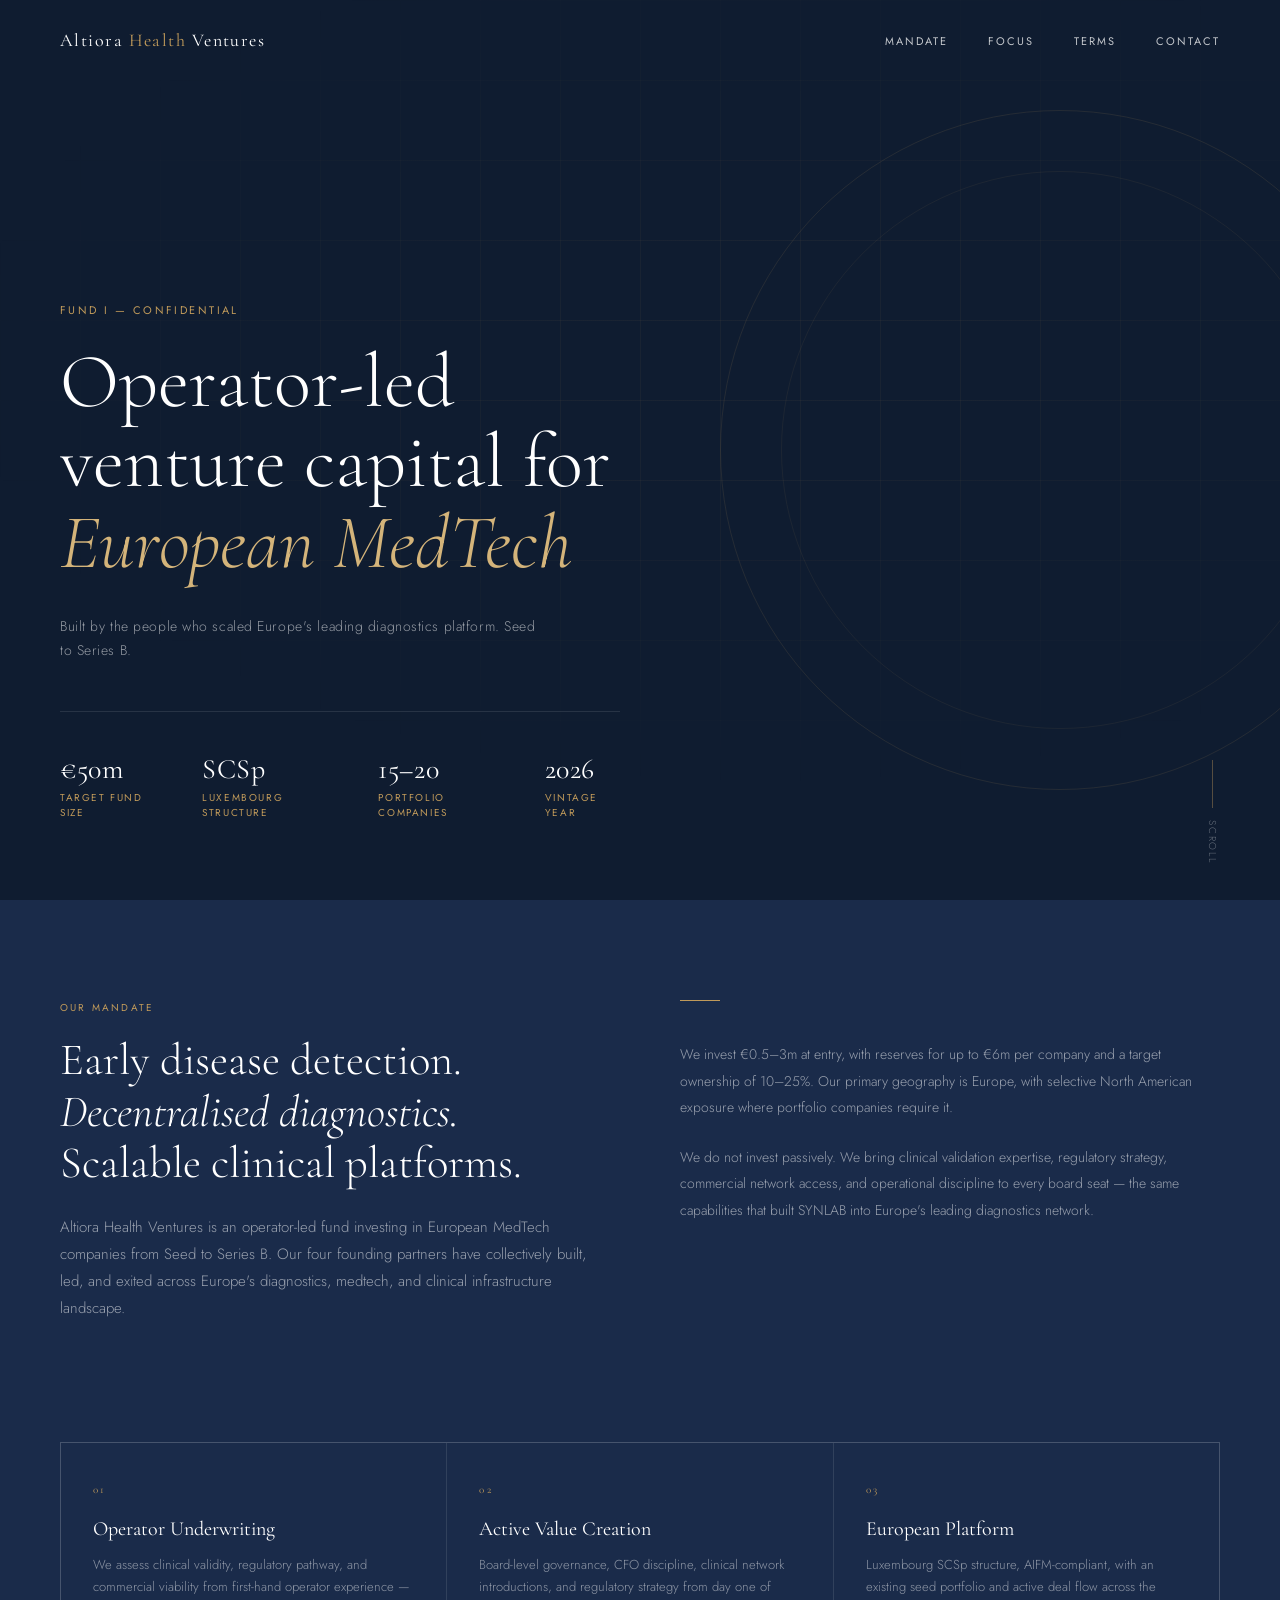
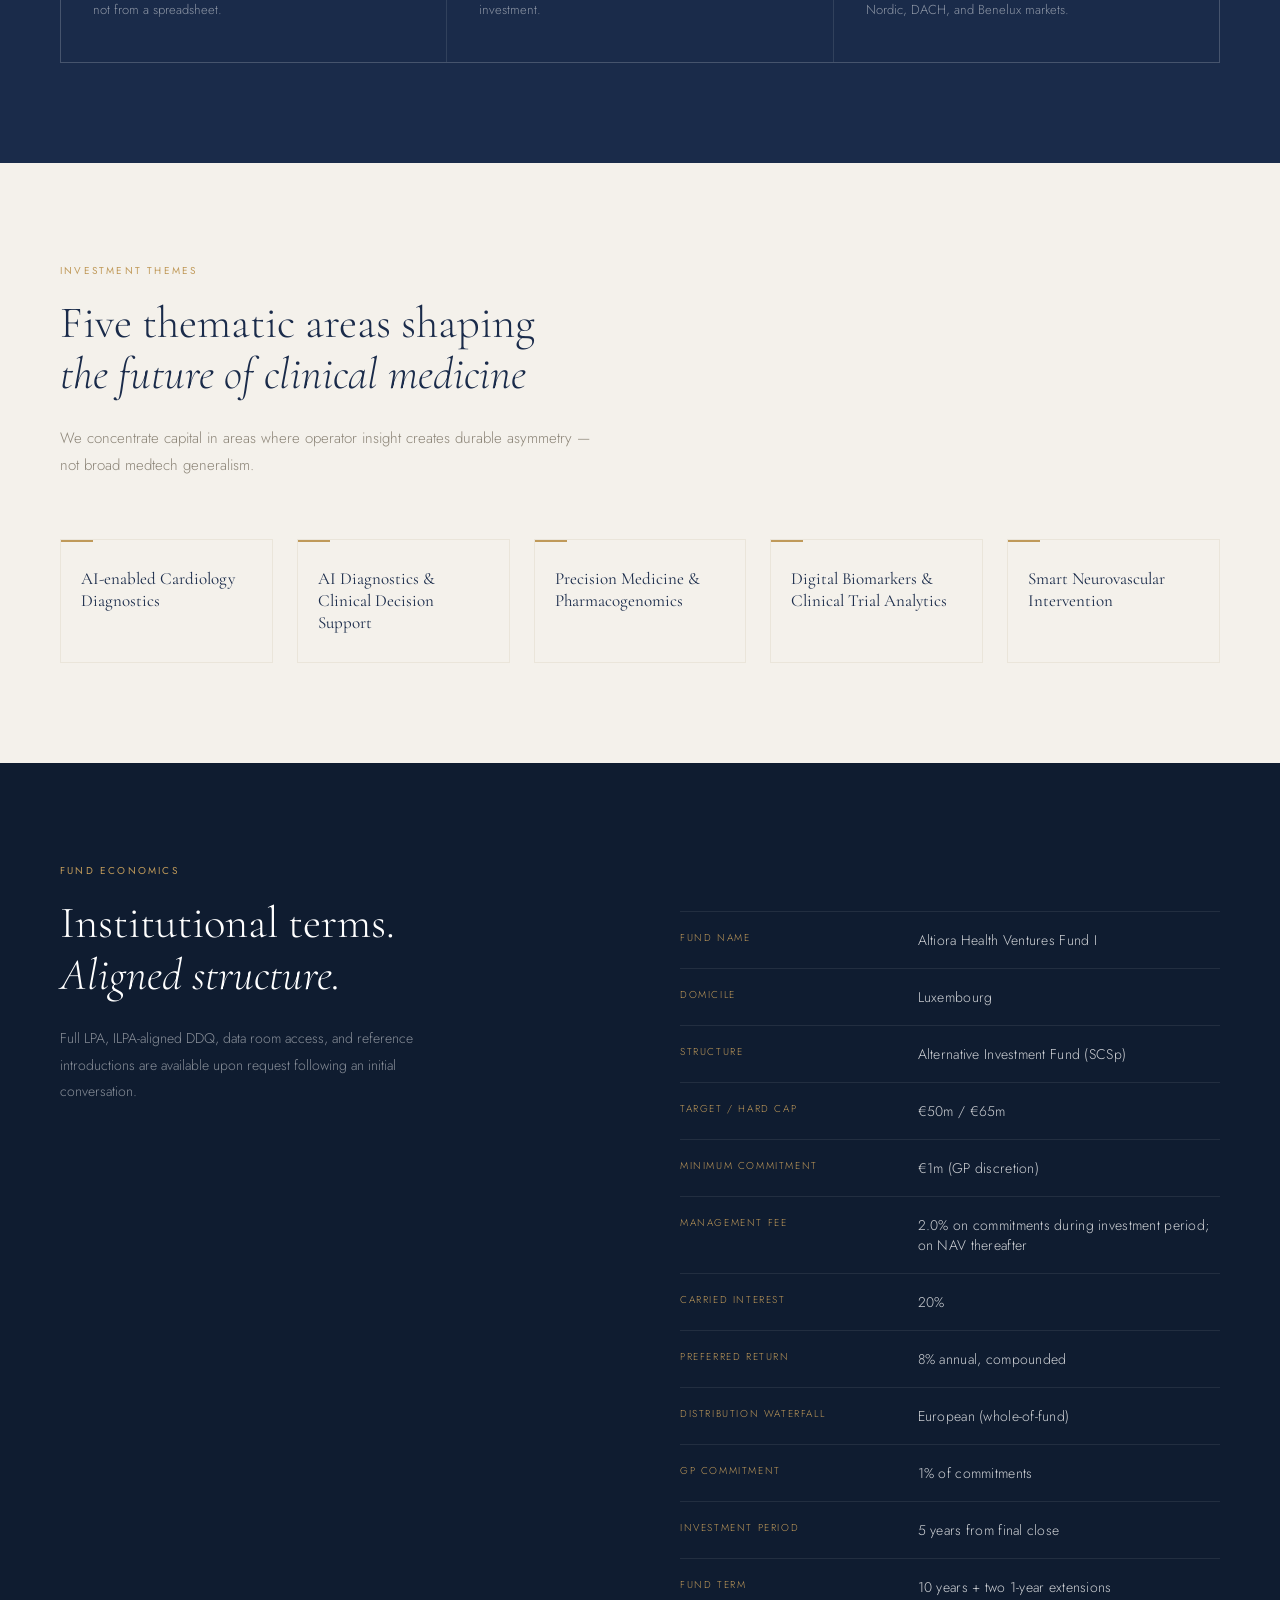
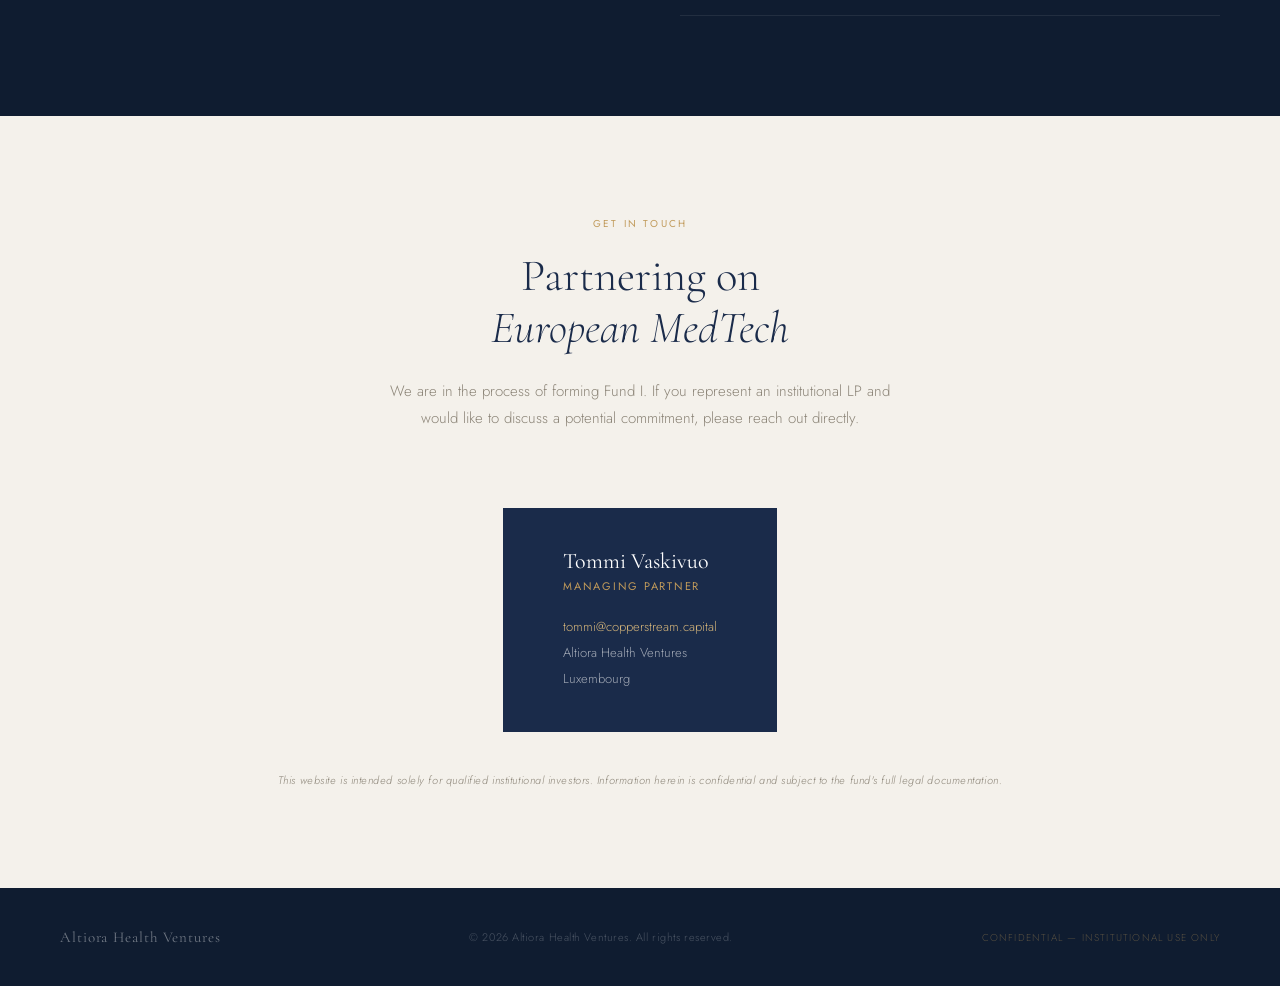
==== index.html @ 83b5175d "Add files via upload" ====
<!DOCTYPE html>
<html lang="en">
<head>
<meta charset="UTF-8">
<meta name="viewport" content="width=device-width, initial-scale=1.0">
<title>Altiora Health Ventures</title>
<link rel="preconnect" href="https://fonts.googleapis.com">
<link rel="preconnect" href="https://fonts.gstatic.com" crossorigin>
<link href="https://fonts.googleapis.com/css2?family=Cormorant+Garamond:ital,wght@0,300;0,400;0,500;1,300;1,400&family=Jost:wght@300;400;500&display=swap" rel="stylesheet">

<style>
  *, *::before, *::after { box-sizing: border-box; margin: 0; padding: 0; }

  :root {
    --navy:       #1A2B4A;
    --navy-deep:  #0F1C30;
    --navy-mid:   #243559;
    --gold:       #C09A5A;
    --gold-light: #D4B47A;
    --cream:      #F4F1EB;
    --cream-dark: #EAE5DA;
    --stone:      #8C8578;
    --white:      #FFFFFF;
    --text-body:  #2C2C2A;
  }

  html { scroll-behavior: smooth; }

  body {
    font-family: 'Jost', sans-serif;
    font-weight: 300;
    color: var(--text-body);
    background: var(--white);
    overflow-x: hidden;
  }

  /* ─── NAV ─── */
  nav {
    position: fixed;
    top: 0; left: 0; right: 0;
    z-index: 100;
    display: flex;
    justify-content: space-between;
    align-items: center;
    padding: 28px 60px;
    background: transparent;
    transition: background 0.4s, padding 0.4s;
  }
  nav.scrolled {
    background: rgba(26, 43, 74, 0.97);
    padding: 18px 60px;
    backdrop-filter: blur(8px);
  }
  .nav-logo {
    font-family: 'Cormorant Garamond', serif;
    font-weight: 400;
    font-size: 18px;
    letter-spacing: 0.08em;
    color: var(--white);
    text-decoration: none;
  }
  .nav-logo span {
    color: var(--gold);
  }
  .nav-links {
    display: flex;
    gap: 40px;
    list-style: none;
  }
  .nav-links a {
    font-size: 11px;
    font-weight: 400;
    letter-spacing: 0.18em;
    text-transform: uppercase;
    color: rgba(255,255,255,0.75);
    text-decoration: none;
    transition: color 0.2s;
  }
  .nav-links a:hover { color: var(--gold-light); }

  /* ─── HERO ─── */
  #hero {
    position: relative;
    height: 100vh;
    min-height: 680px;
    background: var(--navy-deep);
    display: flex;
    flex-direction: column;
    justify-content: flex-end;
    padding: 0 60px 80px;
    overflow: hidden;
  }

  .hero-bg-grid {
    position: absolute;
    inset: 0;
    background-image:
      linear-gradient(rgba(192,154,90,0.06) 1px, transparent 1px),
      linear-gradient(90deg, rgba(192,154,90,0.06) 1px, transparent 1px);
    background-size: 80px 80px;
    mask-image: radial-gradient(ellipse 80% 60% at 60% 40%, black 20%, transparent 80%);
  }

  .hero-circle {
    position: absolute;
    right: -120px;
    top: 50%;
    transform: translateY(-50%);
    width: 680px;
    height: 680px;
    border-radius: 50%;
    border: 1px solid rgba(192,154,90,0.12);
    pointer-events: none;
  }
  .hero-circle::after {
    content: '';
    position: absolute;
    inset: 60px;
    border-radius: 50%;
    border: 1px solid rgba(192,154,90,0.08);
  }

  .hero-eyebrow {
    font-size: 11px;
    font-weight: 400;
    letter-spacing: 0.22em;
    text-transform: uppercase;
    color: var(--gold);
    margin-bottom: 24px;
  }

  .hero-title {
    font-family: 'Cormorant Garamond', serif;
    font-weight: 300;
    font-size: clamp(52px, 6vw, 88px);
    line-height: 1.05;
    color: var(--white);
    max-width: 720px;
    margin-bottom: 32px;
  }
  .hero-title em {
    font-style: italic;
    color: var(--gold-light);
  }

  .hero-subtitle {
    font-size: 14px;
    font-weight: 300;
    letter-spacing: 0.04em;
    line-height: 1.7;
    color: rgba(255,255,255,0.55);
    max-width: 480px;
    margin-bottom: 48px;
  }

  .hero-stats {
    display: flex;
    gap: 48px;
    border-top: 1px solid rgba(255,255,255,0.1);
    padding-top: 40px;
    max-width: 560px;
  }
  .stat-item {}
  .stat-num {
    font-family: 'Cormorant Garamond', serif;
    font-weight: 400;
    font-size: 28px;
    color: var(--white);
    letter-spacing: 0.02em;
  }
  .stat-label {
    font-size: 10px;
    font-weight: 400;
    letter-spacing: 0.16em;
    text-transform: uppercase;
    color: var(--gold);
    margin-top: 4px;
  }

  .hero-scroll {
    position: absolute;
    bottom: 36px;
    right: 60px;
    display: flex;
    align-items: center;
    gap: 12px;
    font-size: 10px;
    letter-spacing: 0.18em;
    text-transform: uppercase;
    color: rgba(255,255,255,0.35);
    writing-mode: vertical-rl;
  }
  .hero-scroll::before {
    content: '';
    display: block;
    width: 1px;
    height: 48px;
    background: var(--gold);
    opacity: 0.4;
  }

  /* ─── SECTIONS ─── */
  section {
    padding: 100px 60px;
  }
  section:nth-child(even) {
    background: var(--cream);
  }

  .section-eyebrow {
    font-size: 10px;
    font-weight: 400;
    letter-spacing: 0.22em;
    text-transform: uppercase;
    color: var(--gold);
    margin-bottom: 20px;
  }

  .section-title {
    font-family: 'Cormorant Garamond', serif;
    font-weight: 300;
    font-size: clamp(34px, 3.5vw, 52px);
    line-height: 1.15;
    color: var(--navy);
    max-width: 680px;
    margin-bottom: 24px;
  }
  .section-title em { font-style: italic; }

  .section-lead {
    font-size: 15px;
    font-weight: 300;
    line-height: 1.8;
    color: var(--stone);
    max-width: 540px;
    margin-bottom: 60px;
  }

  /* ─── TWO-COL LAYOUT ─── */
  .two-col {
    display: grid;
    grid-template-columns: 1fr 1fr;
    gap: 80px;
    align-items: start;
  }
  .two-col-left {}
  .two-col-right {}

  /* ─── ABOUT / MANDATE ─── */
  #mandate {
    background: var(--navy);
    color: var(--white);
  }
  #mandate .section-title { color: var(--white); }
  #mandate .section-lead  { color: rgba(255,255,255,0.55); }
  #mandate .section-eyebrow { color: var(--gold); }

  .mandate-pillars {
    display: grid;
    grid-template-columns: repeat(3, 1fr);
    gap: 1px;
    background: rgba(255,255,255,0.1);
    margin-top: 60px;
    border: 1px solid rgba(255,255,255,0.1);
  }
  .pillar {
    padding: 40px 32px;
    background: var(--navy);
    transition: background 0.3s;
  }
  .pillar:hover { background: var(--navy-mid); }
  .pillar-num {
    font-family: 'Cormorant Garamond', serif;
    font-size: 11px;
    font-weight: 400;
    letter-spacing: 0.2em;
    color: var(--gold);
    margin-bottom: 20px;
  }
  .pillar-title {
    font-family: 'Cormorant Garamond', serif;
    font-weight: 400;
    font-size: 20px;
    color: var(--white);
    margin-bottom: 12px;
    line-height: 1.3;
  }
  .pillar-body {
    font-size: 13px;
    font-weight: 300;
    line-height: 1.75;
    color: rgba(255,255,255,0.5);
  }

  /* ─── FOCUS AREAS ─── */
  .themes-grid {
    display: grid;
    grid-template-columns: repeat(5, 1fr);
    gap: 24px;
    margin-top: 48px;
  }
  .theme-card {
    padding: 28px 20px;
    border: 1px solid var(--cream-dark);
    position: relative;
  }
  .theme-card::before {
    content: '';
    position: absolute;
    top: 0; left: 0;
    width: 32px;
    height: 2px;
    background: var(--gold);
  }
  .theme-title {
    font-family: 'Cormorant Garamond', serif;
    font-weight: 400;
    font-size: 17px;
    color: var(--navy);
    line-height: 1.3;
  }

  /* ─── TERMS TABLE ─── */
  #terms {
    background: var(--navy-deep);
    color: var(--white);
  }
  #terms .section-title { color: var(--white); }
  #terms .section-eyebrow { color: var(--gold); }

  .terms-table {
    width: 100%;
    max-width: 680px;
    border-collapse: collapse;
    margin-top: 48px;
  }
  .terms-table tr {
    border-bottom: 1px solid rgba(255,255,255,0.08);
  }
  .terms-table tr:first-child {
    border-top: 1px solid rgba(255,255,255,0.08);
  }
  .terms-table td {
    padding: 18px 0;
    font-size: 14px;
    font-weight: 300;
    vertical-align: top;
  }
  .terms-table td:first-child {
    width: 44%;
    font-size: 10px;
    letter-spacing: 0.16em;
    text-transform: uppercase;
    color: var(--gold);
    padding-right: 32px;
  }
  .terms-table td:last-child {
    color: rgba(255,255,255,0.8);
    letter-spacing: 0.02em;
  }

  /* ─── CONTACT ─── */
  #contact {
    background: var(--cream);
    text-align: center;
  }
  #contact .section-title {
    margin-left: auto;
    margin-right: auto;
    text-align: center;
  }
  #contact .section-lead {
    margin-left: auto;
    margin-right: auto;
    text-align: center;
  }

  .contact-block {
    display: inline-block;
    margin-top: 16px;
    padding: 40px 60px;
    background: var(--navy);
    text-align: left;
  }
  .contact-name {
    font-family: 'Cormorant Garamond', serif;
    font-size: 22px;
    font-weight: 400;
    color: var(--white);
    margin-bottom: 4px;
  }
  .contact-role {
    font-size: 11px;
    font-weight: 400;
    letter-spacing: 0.16em;
    text-transform: uppercase;
    color: var(--gold);
    margin-bottom: 20px;
  }
  .contact-detail {
    font-size: 13px;
    font-weight: 300;
    color: rgba(255,255,255,0.6);
    line-height: 2;
  }
  .contact-detail a {
    color: var(--gold-light);
    text-decoration: none;
    transition: color 0.2s;
  }
  .contact-detail a:hover {
    color: var(--white);
  }

  .contact-note {
    margin-top: 40px;
    font-size: 11px;
    font-weight: 300;
    letter-spacing: 0.05em;
    color: var(--stone);
    font-style: italic;
  }

  /* ─── FOOTER ─── */
  footer {
    background: var(--navy-deep);
    padding: 40px 60px;
    display: flex;
    justify-content: space-between;
    align-items: center;
  }
  .footer-logo {
    font-family: 'Cormorant Garamond', serif;
    font-size: 15px;
    font-weight: 400;
    color: rgba(255,255,255,0.4);
    letter-spacing: 0.06em;
  }
  .footer-copy {
    font-size: 11px;
    font-weight: 300;
    color: rgba(255,255,255,0.25);
    letter-spacing: 0.05em;
  }
  .footer-conf {
    font-size: 10px;
    font-weight: 300;
    letter-spacing: 0.12em;
    text-transform: uppercase;
    color: rgba(192,154,90,0.4);
  }

  /* ─── DIVIDER LINE ─── */
  .gold-rule {
    width: 40px;
    height: 1px;
    background: var(--gold);
    margin-bottom: 40px;
  }

  /* ─── ANIMATIONS ─── */
  .fade-up {
    opacity: 0;
    transform: translateY(28px);
    transition: opacity 0.7s ease, transform 0.7s ease;
  }
  .fade-up.visible {
    opacity: 1;
    transform: none;
  }
  .fade-up:nth-child(2) { transition-delay: 0.1s; }
  .fade-up:nth-child(3) { transition-delay: 0.2s; }
  .fade-up:nth-child(4) { transition-delay: 0.3s; }
  .fade-up:nth-child(5) { transition-delay: 0.4s; }

  /* ─── RESPONSIVE ─── */
  @media (max-width: 900px) {
    nav, section, footer { padding-left: 28px; padding-right: 28px; }
    #hero { padding: 0 28px 64px; }
    nav.scrolled { padding-left: 28px; padding-right: 28px; }
    .two-col { grid-template-columns: 1fr; gap: 48px; }
    .mandate-pillars { grid-template-columns: 1fr; }
    .themes-grid { grid-template-columns: 1fr 1fr; }
    .hero-stats { gap: 28px; }
    .hero-circle { display: none; }
  }
  @media (max-width: 560px) {
    .nav-links { display: none; }
    .themes-grid { grid-template-columns: 1fr; }
    .hero-stats { flex-direction: column; gap: 20px; }
    .contact-block { padding: 32px 28px; }
    footer { flex-direction: column; gap: 12px; text-align: center; }
  }
</style>
</head>
<body>

<!-- NAV -->
<nav id="nav">
  <a href="#" class="nav-logo">Altiora<span> Health</span> Ventures</a>
  <ul class="nav-links">
    <li><a href="#mandate">Mandate</a></li>
    <li><a href="#focus">Focus</a></li>
    <li><a href="#terms">Terms</a></li>
    <li><a href="#contact">Contact</a></li>
  </ul>
</nav>

<!-- HERO -->
<section id="hero">
  <div class="hero-bg-grid"></div>
  <div class="hero-circle"></div>

  <p class="hero-eyebrow">Fund I — Confidential</p>
  <h1 class="hero-title">Operator-led<br>venture capital for<br><em>European MedTech</em></h1>
  <p class="hero-subtitle">Built by the people who scaled Europe's leading diagnostics platform. Seed to Series B.</p>

  <div class="hero-stats">
    <div class="stat-item">
      <div class="stat-num">€50m</div>
      <div class="stat-label">Target Fund Size</div>
    </div>
    <div class="stat-item">
      <div class="stat-num">SCSp</div>
      <div class="stat-label">Luxembourg Structure</div>
    </div>
    <div class="stat-item">
      <div class="stat-num">15–20</div>
      <div class="stat-label">Portfolio Companies</div>
    </div>
    <div class="stat-item">
      <div class="stat-num">2026</div>
      <div class="stat-label">Vintage Year</div>
    </div>
  </div>

  <div class="hero-scroll">Scroll</div>
</section>

<!-- MANDATE -->
<section id="mandate">
  <div class="two-col">
    <div class="two-col-left">
      <p class="section-eyebrow fade-up">Our Mandate</p>
      <h2 class="section-title fade-up">Early disease detection.<br><em>Decentralised diagnostics.</em><br>Scalable clinical platforms.</h2>
      <p class="section-lead fade-up">Altiora Health Ventures is an operator-led fund investing in European MedTech companies from Seed to Series B. Our four founding partners have collectively built, led, and exited across Europe's diagnostics, medtech, and clinical infrastructure landscape.</p>
    </div>
    <div class="two-col-right fade-up">
      <div class="gold-rule"></div>
      <p style="font-size:14px; font-weight:300; line-height:1.9; color:rgba(255,255,255,0.55);">We invest €0.5–3m at entry, with reserves for up to €6m per company and a target ownership of 10–25%. Our primary geography is Europe, with selective North American exposure where portfolio companies require it.</p>
      <br>
      <p style="font-size:14px; font-weight:300; line-height:1.9; color:rgba(255,255,255,0.55);">We do not invest passively. We bring clinical validation expertise, regulatory strategy, commercial network access, and operational discipline to every board seat — the same capabilities that built SYNLAB into Europe's leading diagnostics network.</p>
    </div>
  </div>

  <div class="mandate-pillars">
    <div class="pillar fade-up">
      <div class="pillar-num">01</div>
      <div class="pillar-title">Operator Underwriting</div>
      <div class="pillar-body">We assess clinical validity, regulatory pathway, and commercial viability from first-hand operator experience — not from a spreadsheet.</div>
    </div>
    <div class="pillar fade-up">
      <div class="pillar-num">02</div>
      <div class="pillar-title">Active Value Creation</div>
      <div class="pillar-body">Board-level governance, CFO discipline, clinical network introductions, and regulatory strategy from day one of investment.</div>
    </div>
    <div class="pillar fade-up">
      <div class="pillar-num">03</div>
      <div class="pillar-title">European Platform</div>
      <div class="pillar-body">Luxembourg SCSp structure, AIFM-compliant, with an existing seed portfolio and active deal flow across the Nordic, DACH, and Benelux markets.</div>
    </div>
  </div>
</section>

<!-- FOCUS AREAS -->
<section id="focus">
  <p class="section-eyebrow fade-up">Investment Themes</p>
  <h2 class="section-title fade-up">Five thematic areas shaping<br><em>the future of clinical medicine</em></h2>
  <p class="section-lead fade-up">We concentrate capital in areas where operator insight creates durable asymmetry — not broad medtech generalism.</p>

  <div class="themes-grid">
    <div class="theme-card fade-up">
      <div class="theme-title">AI-enabled Cardiology Diagnostics</div>
    </div>
    <div class="theme-card fade-up">
      <div class="theme-title">AI Diagnostics &amp; Clinical Decision Support</div>
    </div>
    <div class="theme-card fade-up">
      <div class="theme-title">Precision Medicine &amp; Pharmacogenomics</div>
    </div>
    <div class="theme-card fade-up">
      <div class="theme-title">Digital Biomarkers &amp; Clinical Trial Analytics</div>
    </div>
    <div class="theme-card fade-up">
      <div class="theme-title">Smart Neurovascular Intervention</div>
    </div>
  </div>
</section>

<!-- FUND TERMS -->
<section id="terms">
  <div class="two-col">
    <div>
      <p class="section-eyebrow fade-up">Fund Economics</p>
      <h2 class="section-title fade-up">Institutional terms.<br><em>Aligned structure.</em></h2>
      <p style="font-size:14px; font-weight:300; line-height:1.9; color:rgba(255,255,255,0.5); max-width:380px;" class="fade-up">Full LPA, ILPA-aligned DDQ, data room access, and reference introductions are available upon request following an initial conversation.</p>
    </div>
    <div class="fade-up">
      <table class="terms-table">
        <tr><td>Fund Name</td><td>Altiora Health Ventures Fund I</td></tr>
        <tr><td>Domicile</td><td>Luxembourg</td></tr>
        <tr><td>Structure</td><td>Alternative Investment Fund (SCSp)</td></tr>
        <tr><td>Target / Hard Cap</td><td>€50m / €65m</td></tr>
        <tr><td>Minimum Commitment</td><td>€1m (GP discretion)</td></tr>
        <tr><td>Management Fee</td><td>2.0% on commitments during investment period; on NAV thereafter</td></tr>
        <tr><td>Carried Interest</td><td>20%</td></tr>
        <tr><td>Preferred Return</td><td>8% annual, compounded</td></tr>
        <tr><td>Distribution Waterfall</td><td>European (whole-of-fund)</td></tr>
        <tr><td>GP Commitment</td><td>1% of commitments</td></tr>
        <tr><td>Investment Period</td><td>5 years from final close</td></tr>
        <tr><td>Fund Term</td><td>10 years + two 1-year extensions</td></tr>
      </table>
    </div>
  </div>
</section>

<!-- CONTACT -->
<section id="contact">
  <p class="section-eyebrow fade-up">Get in Touch</p>
  <h2 class="section-title fade-up">Partnering on<br><em>European MedTech</em></h2>
  <p class="section-lead fade-up">We are in the process of forming Fund I. If you represent an institutional LP and would like to discuss a potential commitment, please reach out directly.</p>

  <div class="contact-block fade-up">
    <div class="contact-name">Tommi Vaskivuo</div>
    <div class="contact-role">Managing Partner</div>
    <div class="contact-detail">
      <a href="mailto:tommi@copperstream.capital">tommi@copperstream.capital</a><br>
      Altiora Health Ventures<br>
      Luxembourg
    </div>
  </div>

  <p class="contact-note fade-up">This website is intended solely for qualified institutional investors. Information herein is confidential and subject to the fund's full legal documentation.</p>
</section>

<!-- FOOTER -->
<footer>
  <div class="footer-logo">Altiora Health Ventures</div>
  <div class="footer-copy">© 2026 Altiora Health Ventures. All rights reserved.</div>
  <div class="footer-conf">Confidential — Institutional Use Only</div>
</footer>

<script>
  const nav = document.getElementById('nav');
  window.addEventListener('scroll', () => {
    nav.classList.toggle('scrolled', window.scrollY > 60);
  });

  const observer = new IntersectionObserver((entries) => {
    entries.forEach(e => {
      if (e.isIntersecting) {
        e.target.classList.add('visible');
        observer.unobserve(e.target);
      }
    });
  }, { threshold: 0.12 });

  document.querySelectorAll('.fade-up').forEach(el => observer.observe(el));
</script>
</body>
</html>
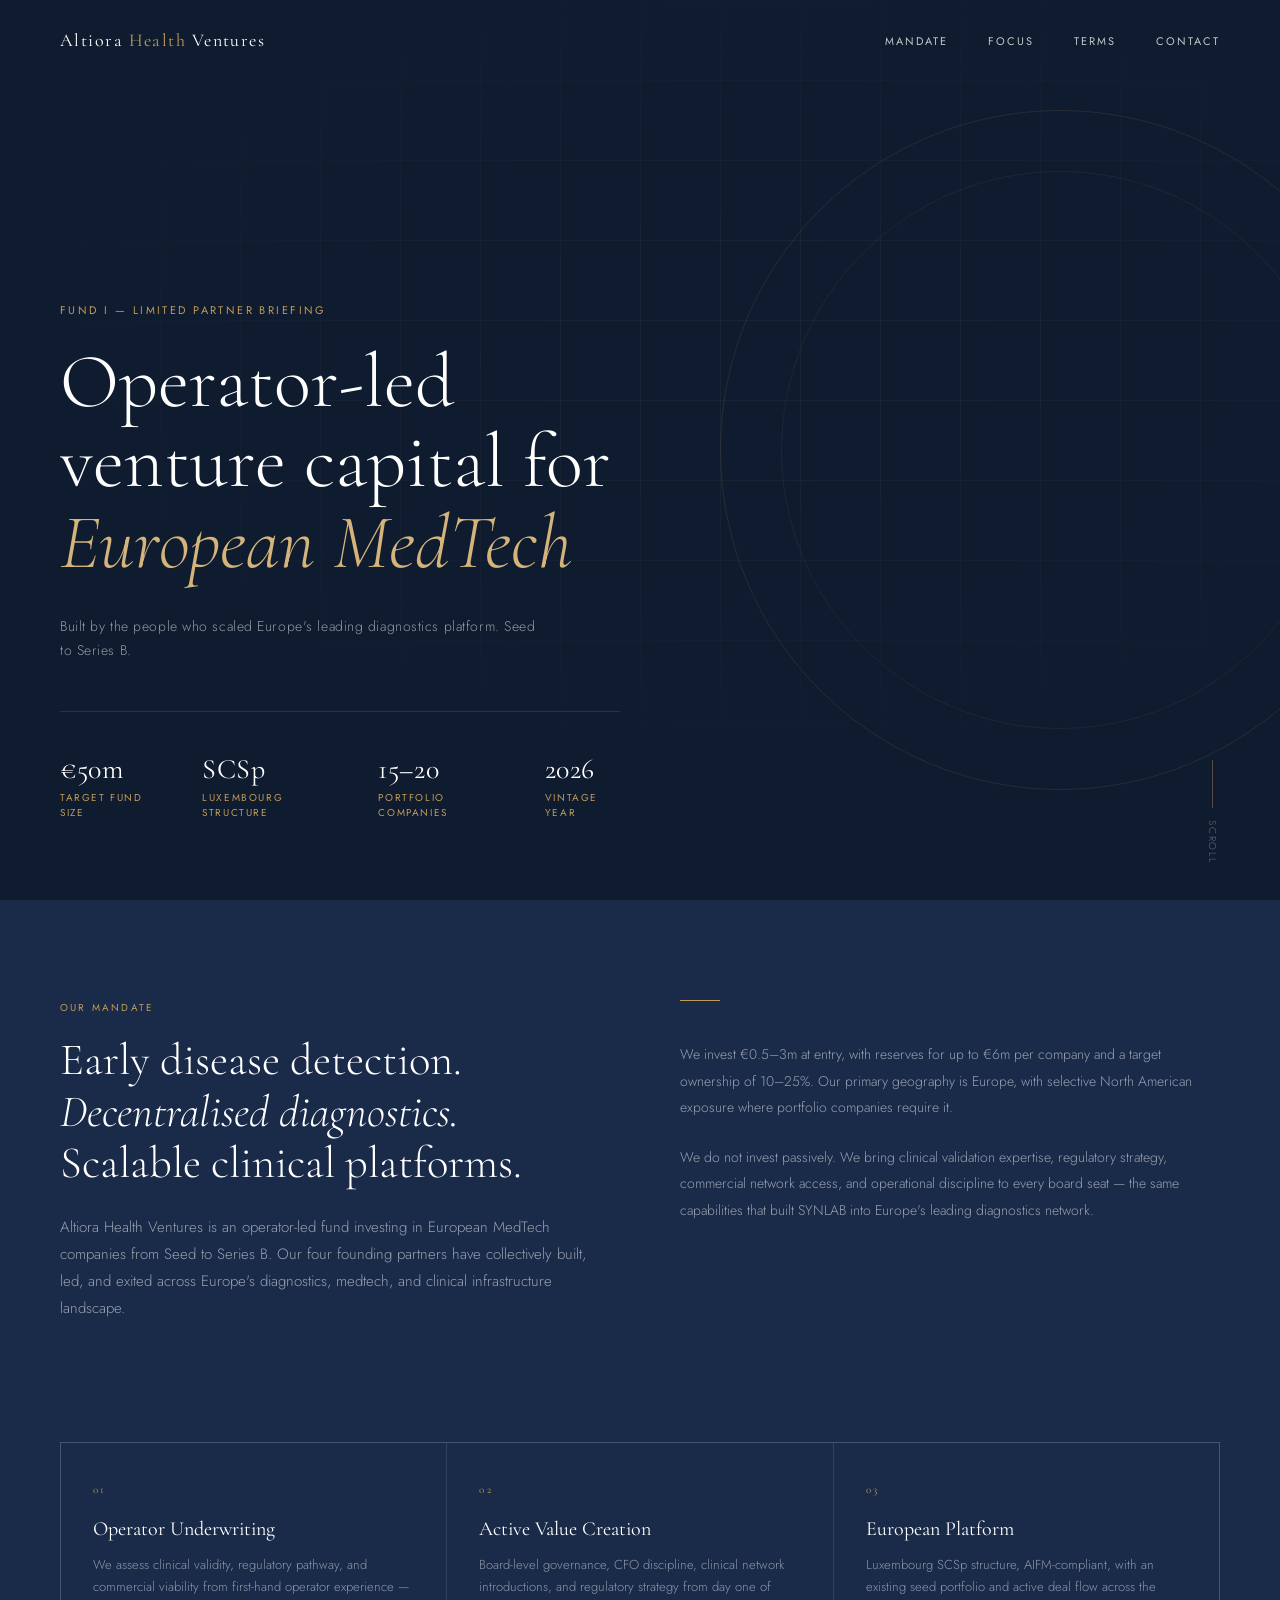
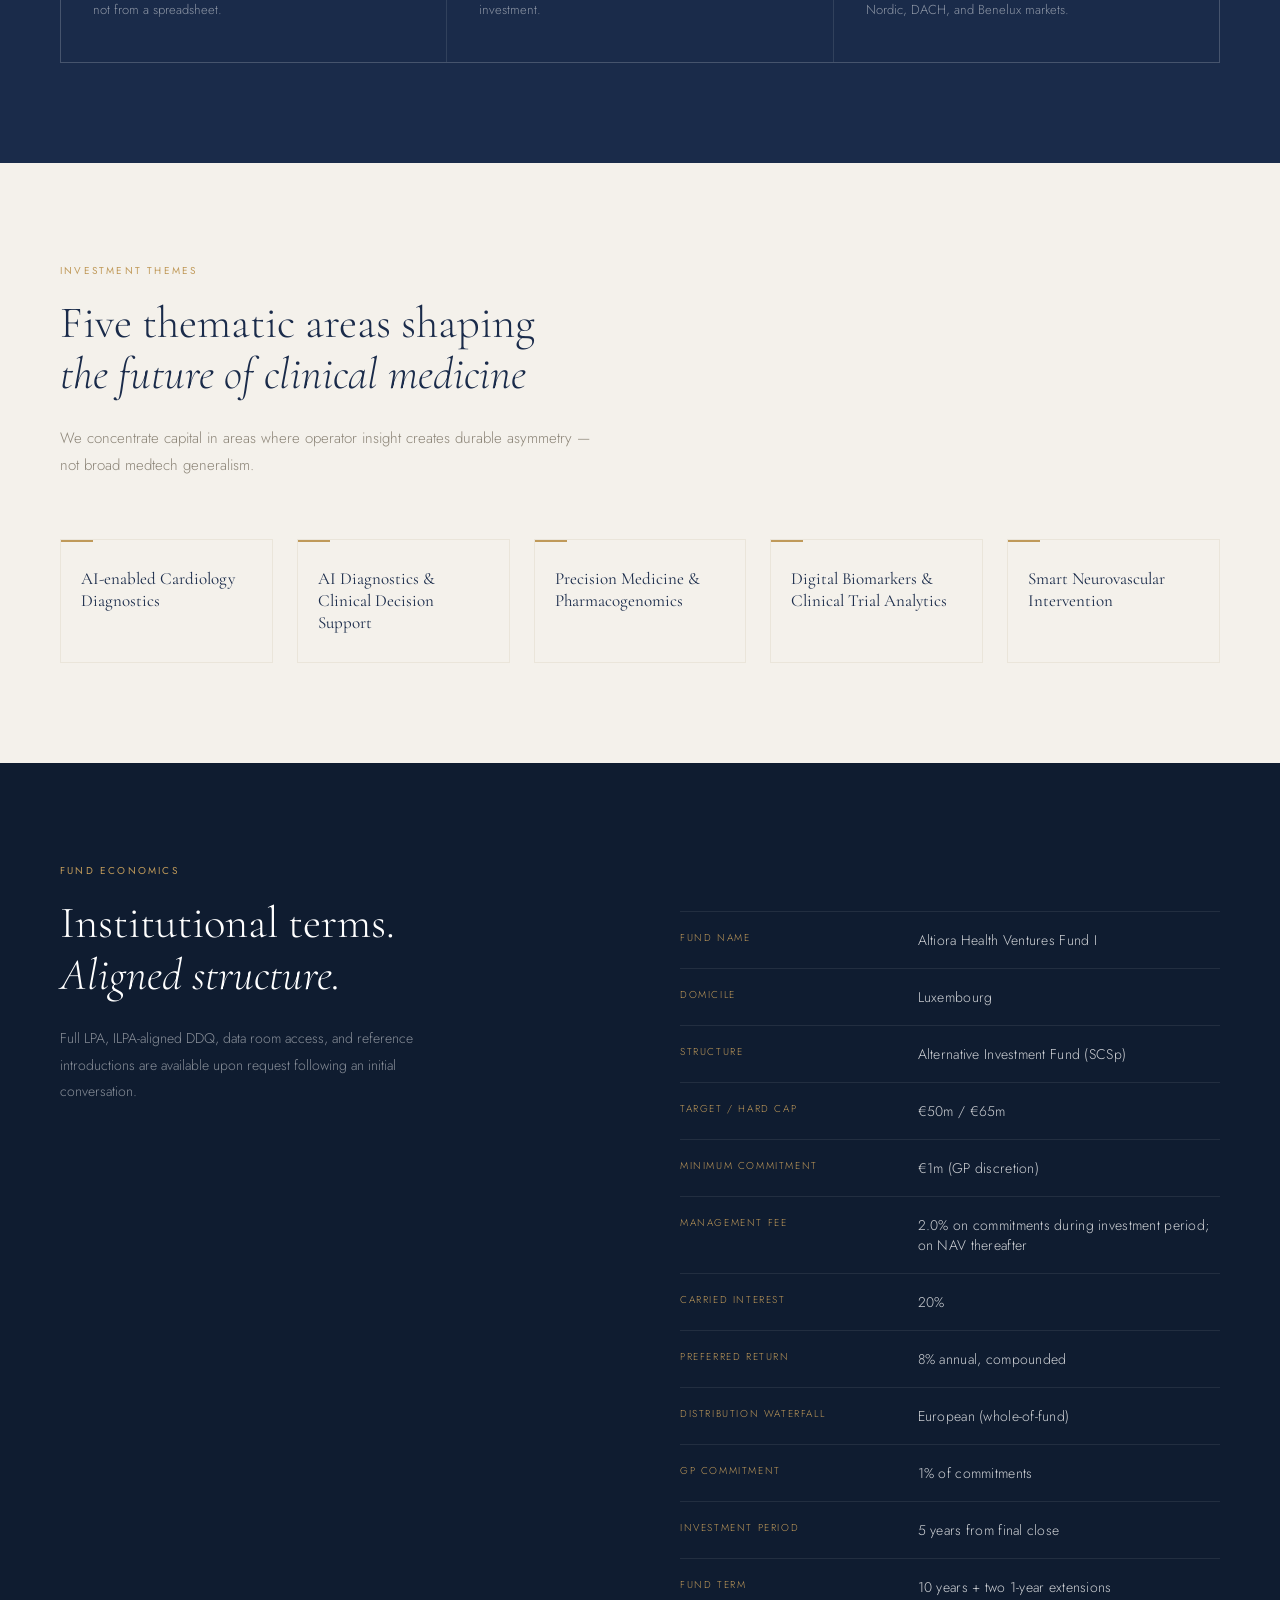
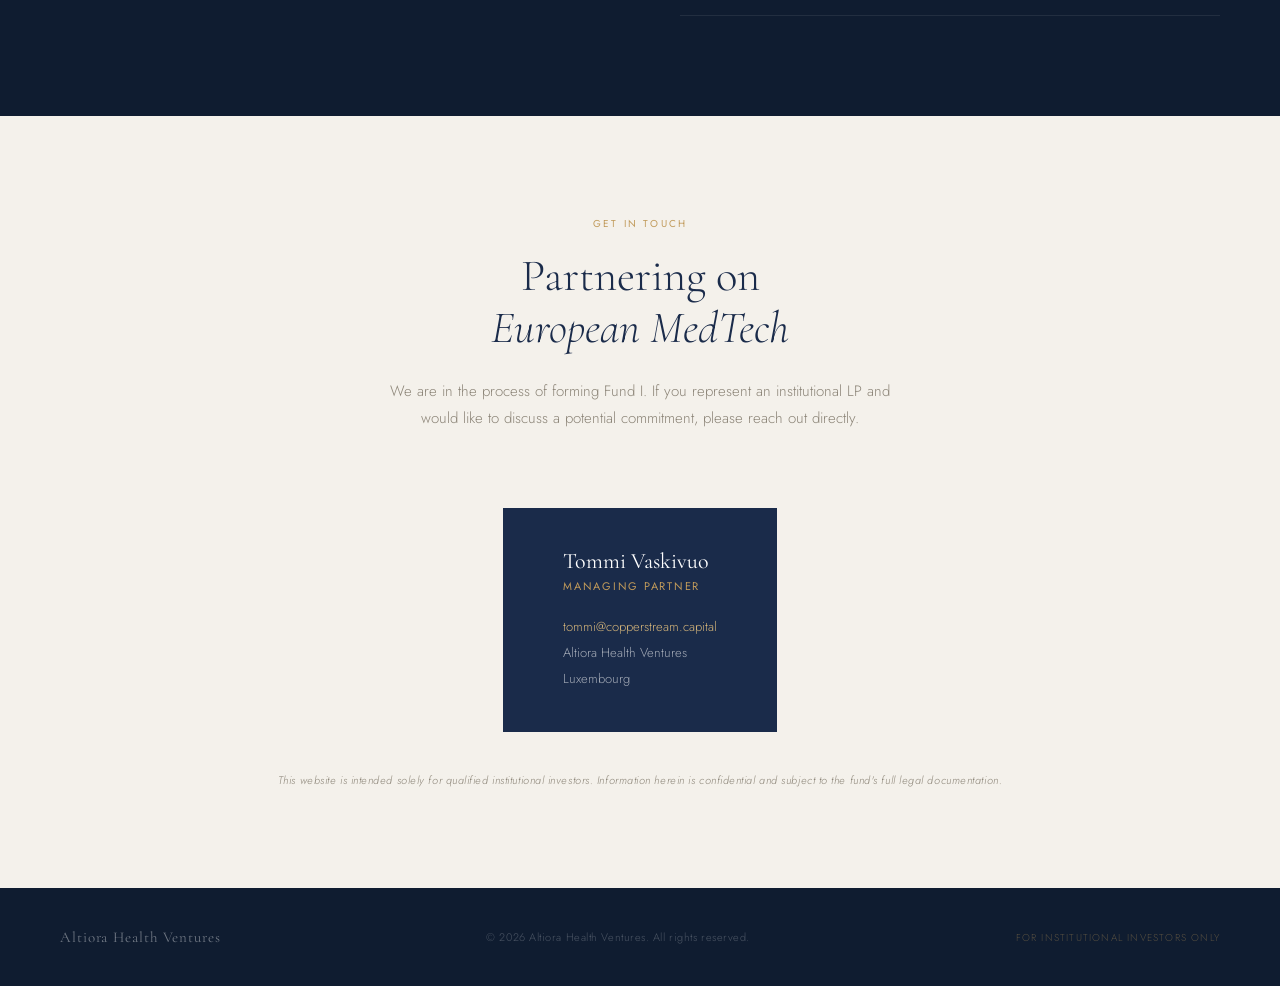
==== commit 59fcf75b: "Update index.html" ====
--- a/index.html
+++ b/index.html
@@ -511,7 +511,7 @@
   <div class="hero-bg-grid"></div>
   <div class="hero-circle"></div>
 
-  <p class="hero-eyebrow">Fund I — Confidential</p>
+  <p class="hero-eyebrow">Fund I — Limited Partner Briefing</p>
   <h1 class="hero-title">Operator-led<br>venture capital for<br><em>European MedTech</em></h1>
   <p class="hero-subtitle">Built by the people who scaled Europe's leading diagnostics platform. Seed to Series B.</p>
 
@@ -647,7 +647,7 @@
 <footer>
   <div class="footer-logo">Altiora Health Ventures</div>
   <div class="footer-copy">© 2026 Altiora Health Ventures. All rights reserved.</div>
-  <div class="footer-conf">Confidential — Institutional Use Only</div>
+  <div class="footer-conf">For Institutional Investors Only</div>
 </footer>
 
 <script>
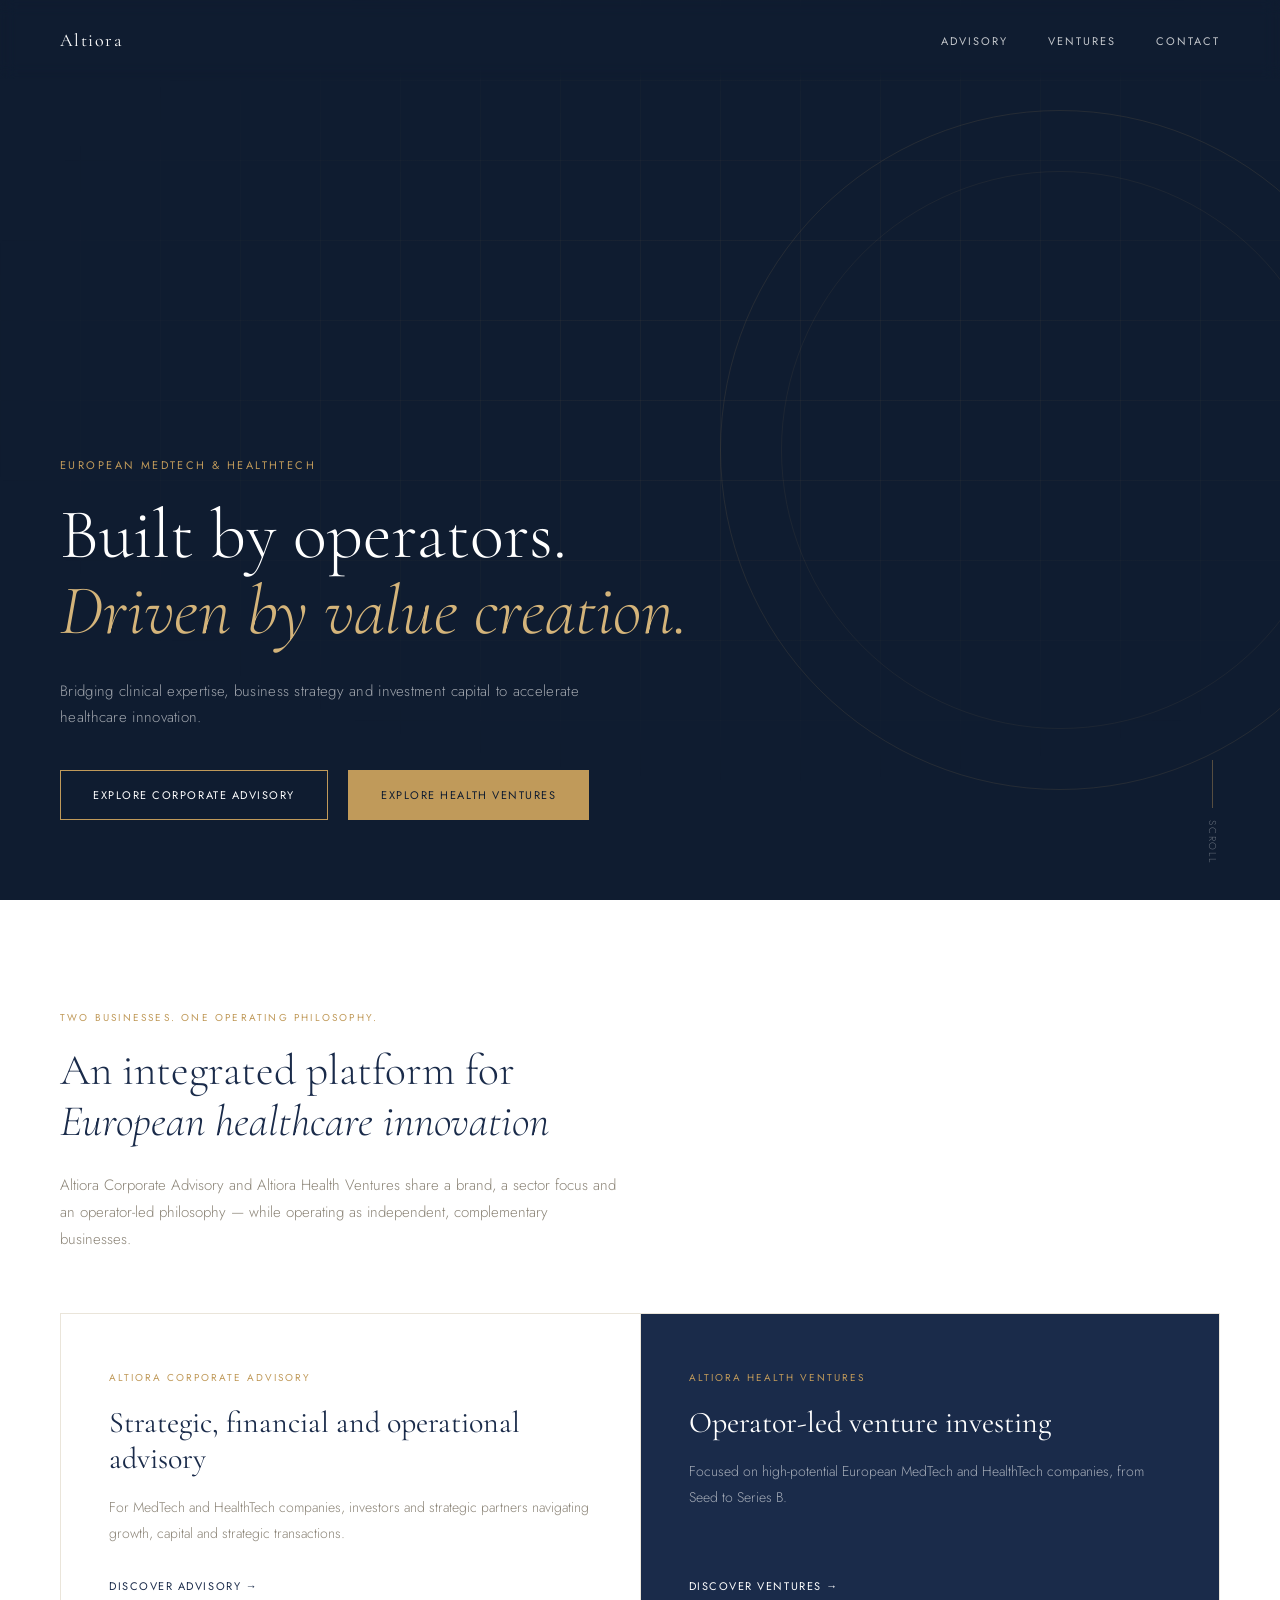
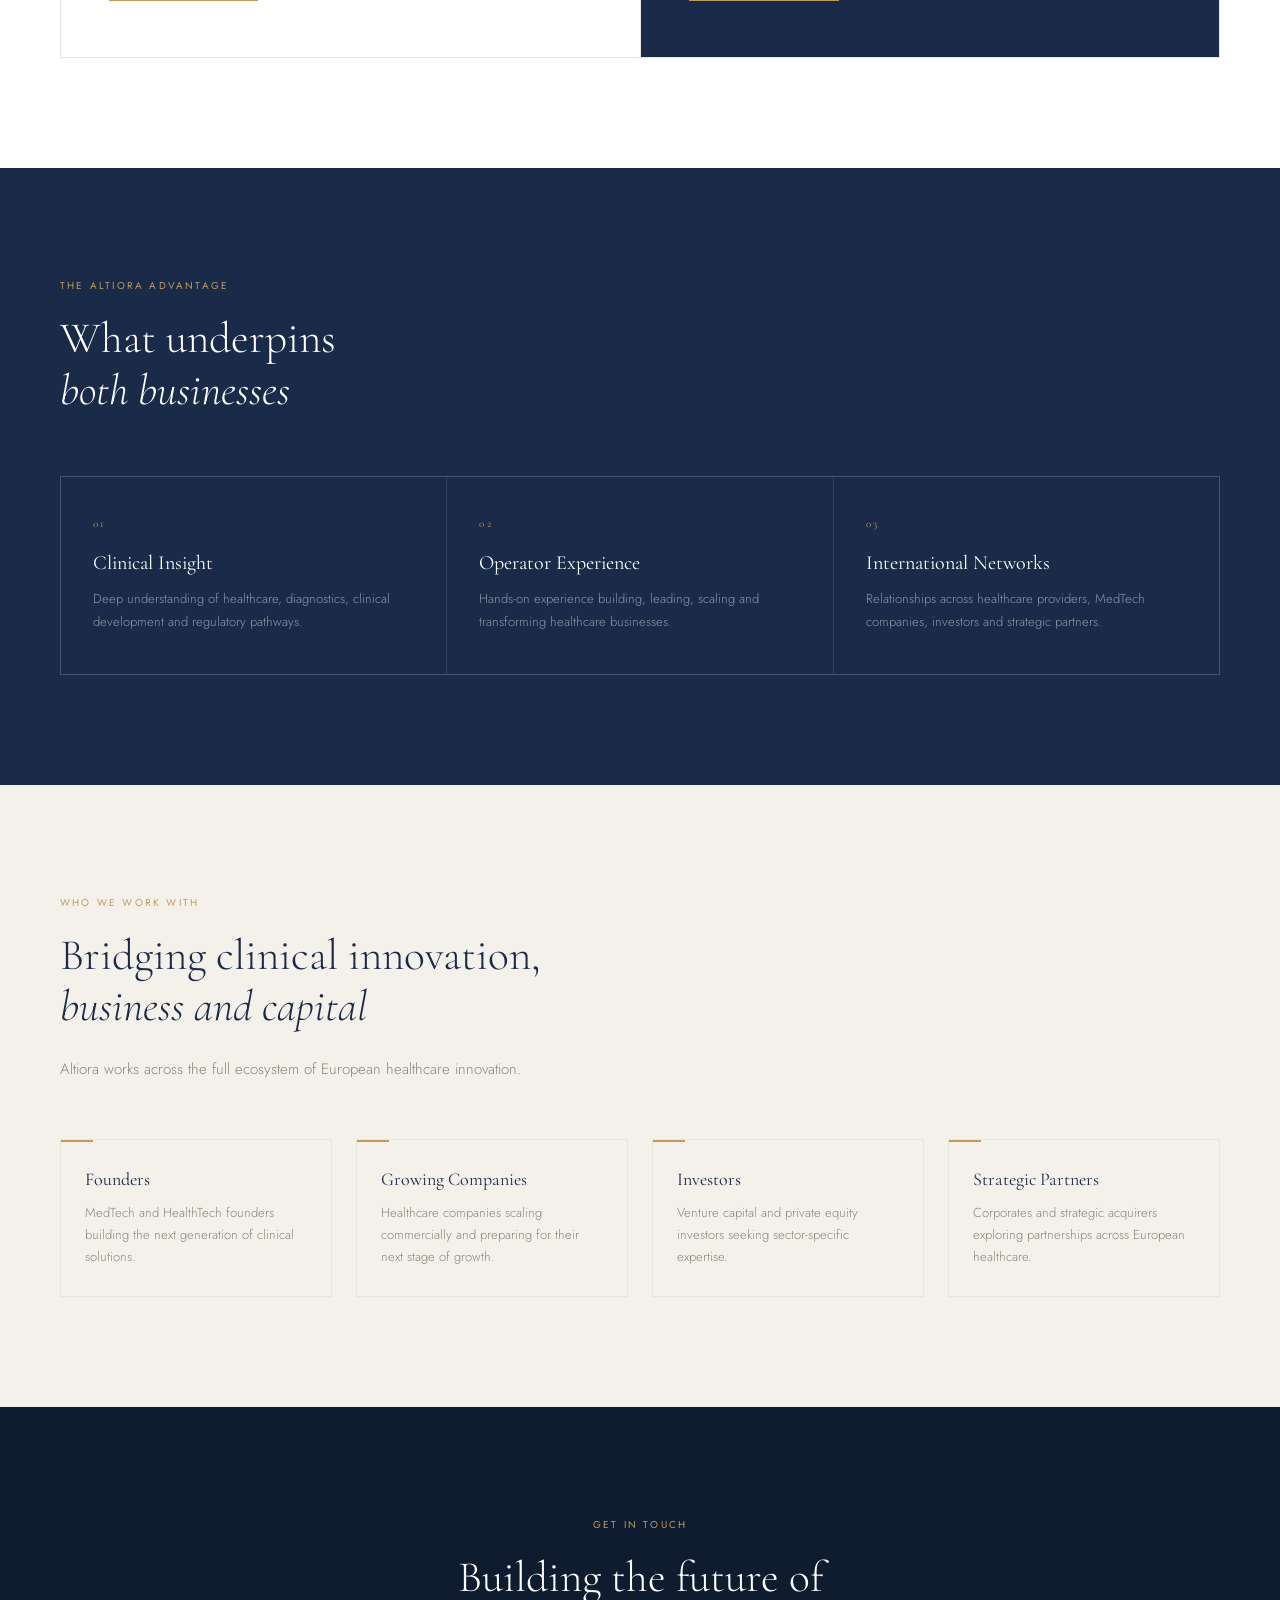
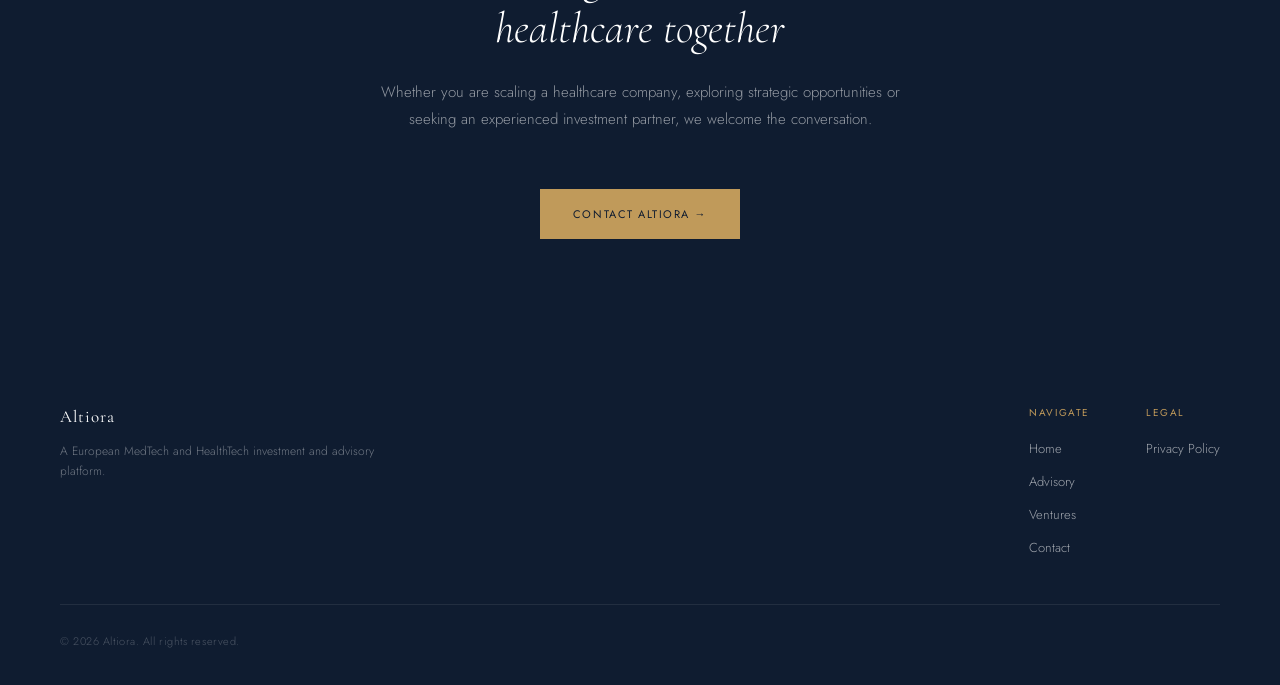
==== commit f8332849: "Restructure site into unified Altiora platform Transforms the single-page Fund I site into a four-pa" ====
--- a/index.html
+++ b/index.html
@@ -3,669 +3,161 @@
 <head>
 <meta charset="UTF-8">
 <meta name="viewport" content="width=device-width, initial-scale=1.0">
-<title>Altiora Health Ventures</title>
+<title>Altiora — European MedTech &amp; HealthTech Investment and Advisory</title>
+<meta name="description" content="Altiora is a European MedTech and HealthTech platform combining Corporate Advisory and operator-led Health Ventures investing. Built by operators, driven by value creation.">
+<meta property="og:title" content="Altiora — Built by Operators. Driven by Value Creation.">
+<meta property="og:description" content="Bridging clinical expertise, business strategy and investment capital to accelerate European healthcare innovation.">
+<meta property="og:type" content="website">
+<meta property="og:url" content="https://altiora-health.com/">
 <link rel="preconnect" href="https://fonts.googleapis.com">
 <link rel="preconnect" href="https://fonts.gstatic.com" crossorigin>
 <link href="https://fonts.googleapis.com/css2?family=Cormorant+Garamond:ital,wght@0,300;0,400;0,500;1,300;1,400&family=Jost:wght@300;400;500&display=swap" rel="stylesheet">
-
-<style>
-  *, *::before, *::after { box-sizing: border-box; margin: 0; padding: 0; }
-
-  :root {
-    --navy:       #1A2B4A;
-    --navy-deep:  #0F1C30;
-    --navy-mid:   #243559;
-    --gold:       #C09A5A;
-    --gold-light: #D4B47A;
-    --cream:      #F4F1EB;
-    --cream-dark: #EAE5DA;
-    --stone:      #8C8578;
-    --white:      #FFFFFF;
-    --text-body:  #2C2C2A;
-  }
-
-  html { scroll-behavior: smooth; }
-
-  body {
-    font-family: 'Jost', sans-serif;
-    font-weight: 300;
-    color: var(--text-body);
-    background: var(--white);
-    overflow-x: hidden;
-  }
-
-  /* ─── NAV ─── */
-  nav {
-    position: fixed;
-    top: 0; left: 0; right: 0;
-    z-index: 100;
-    display: flex;
-    justify-content: space-between;
-    align-items: center;
-    padding: 28px 60px;
-    background: transparent;
-    transition: background 0.4s, padding 0.4s;
-  }
-  nav.scrolled {
-    background: rgba(26, 43, 74, 0.97);
-    padding: 18px 60px;
-    backdrop-filter: blur(8px);
-  }
-  .nav-logo {
-    font-family: 'Cormorant Garamond', serif;
-    font-weight: 400;
-    font-size: 18px;
-    letter-spacing: 0.08em;
-    color: var(--white);
-    text-decoration: none;
-  }
-  .nav-logo span {
-    color: var(--gold);
-  }
-  .nav-links {
-    display: flex;
-    gap: 40px;
-    list-style: none;
-  }
-  .nav-links a {
-    font-size: 11px;
-    font-weight: 400;
-    letter-spacing: 0.18em;
-    text-transform: uppercase;
-    color: rgba(255,255,255,0.75);
-    text-decoration: none;
-    transition: color 0.2s;
-  }
-  .nav-links a:hover { color: var(--gold-light); }
-
-  /* ─── HERO ─── */
-  #hero {
-    position: relative;
-    height: 100vh;
-    min-height: 680px;
-    background: var(--navy-deep);
-    display: flex;
-    flex-direction: column;
-    justify-content: flex-end;
-    padding: 0 60px 80px;
-    overflow: hidden;
-  }
-
-  .hero-bg-grid {
-    position: absolute;
-    inset: 0;
-    background-image:
-      linear-gradient(rgba(192,154,90,0.06) 1px, transparent 1px),
-      linear-gradient(90deg, rgba(192,154,90,0.06) 1px, transparent 1px);
-    background-size: 80px 80px;
-    mask-image: radial-gradient(ellipse 80% 60% at 60% 40%, black 20%, transparent 80%);
-  }
-
-  .hero-circle {
-    position: absolute;
-    right: -120px;
-    top: 50%;
-    transform: translateY(-50%);
-    width: 680px;
-    height: 680px;
-    border-radius: 50%;
-    border: 1px solid rgba(192,154,90,0.12);
-    pointer-events: none;
-  }
-  .hero-circle::after {
-    content: '';
-    position: absolute;
-    inset: 60px;
-    border-radius: 50%;
-    border: 1px solid rgba(192,154,90,0.08);
-  }
-
-  .hero-eyebrow {
-    font-size: 11px;
-    font-weight: 400;
-    letter-spacing: 0.22em;
-    text-transform: uppercase;
-    color: var(--gold);
-    margin-bottom: 24px;
-  }
-
-  .hero-title {
-    font-family: 'Cormorant Garamond', serif;
-    font-weight: 300;
-    font-size: clamp(52px, 6vw, 88px);
-    line-height: 1.05;
-    color: var(--white);
-    max-width: 720px;
-    margin-bottom: 32px;
-  }
-  .hero-title em {
-    font-style: italic;
-    color: var(--gold-light);
-  }
-
-  .hero-subtitle {
-    font-size: 14px;
-    font-weight: 300;
-    letter-spacing: 0.04em;
-    line-height: 1.7;
-    color: rgba(255,255,255,0.55);
-    max-width: 480px;
-    margin-bottom: 48px;
-  }
-
-  .hero-stats {
-    display: flex;
-    gap: 48px;
-    border-top: 1px solid rgba(255,255,255,0.1);
-    padding-top: 40px;
-    max-width: 560px;
-  }
-  .stat-item {}
-  .stat-num {
-    font-family: 'Cormorant Garamond', serif;
-    font-weight: 400;
-    font-size: 28px;
-    color: var(--white);
-    letter-spacing: 0.02em;
-  }
-  .stat-label {
-    font-size: 10px;
-    font-weight: 400;
-    letter-spacing: 0.16em;
-    text-transform: uppercase;
-    color: var(--gold);
-    margin-top: 4px;
-  }
-
-  .hero-scroll {
-    position: absolute;
-    bottom: 36px;
-    right: 60px;
-    display: flex;
-    align-items: center;
-    gap: 12px;
-    font-size: 10px;
-    letter-spacing: 0.18em;
-    text-transform: uppercase;
-    color: rgba(255,255,255,0.35);
-    writing-mode: vertical-rl;
-  }
-  .hero-scroll::before {
-    content: '';
-    display: block;
-    width: 1px;
-    height: 48px;
-    background: var(--gold);
-    opacity: 0.4;
-  }
-
-  /* ─── SECTIONS ─── */
-  section {
-    padding: 100px 60px;
-  }
-  section:nth-child(even) {
-    background: var(--cream);
-  }
-
-  .section-eyebrow {
-    font-size: 10px;
-    font-weight: 400;
-    letter-spacing: 0.22em;
-    text-transform: uppercase;
-    color: var(--gold);
-    margin-bottom: 20px;
-  }
-
-  .section-title {
-    font-family: 'Cormorant Garamond', serif;
-    font-weight: 300;
-    font-size: clamp(34px, 3.5vw, 52px);
-    line-height: 1.15;
-    color: var(--navy);
-    max-width: 680px;
-    margin-bottom: 24px;
-  }
-  .section-title em { font-style: italic; }
-
-  .section-lead {
-    font-size: 15px;
-    font-weight: 300;
-    line-height: 1.8;
-    color: var(--stone);
-    max-width: 540px;
-    margin-bottom: 60px;
-  }
-
-  /* ─── TWO-COL LAYOUT ─── */
-  .two-col {
-    display: grid;
-    grid-template-columns: 1fr 1fr;
-    gap: 80px;
-    align-items: start;
-  }
-  .two-col-left {}
-  .two-col-right {}
-
-  /* ─── ABOUT / MANDATE ─── */
-  #mandate {
-    background: var(--navy);
-    color: var(--white);
-  }
-  #mandate .section-title { color: var(--white); }
-  #mandate .section-lead  { color: rgba(255,255,255,0.55); }
-  #mandate .section-eyebrow { color: var(--gold); }
-
-  .mandate-pillars {
-    display: grid;
-    grid-template-columns: repeat(3, 1fr);
-    gap: 1px;
-    background: rgba(255,255,255,0.1);
-    margin-top: 60px;
-    border: 1px solid rgba(255,255,255,0.1);
-  }
-  .pillar {
-    padding: 40px 32px;
-    background: var(--navy);
-    transition: background 0.3s;
-  }
-  .pillar:hover { background: var(--navy-mid); }
-  .pillar-num {
-    font-family: 'Cormorant Garamond', serif;
-    font-size: 11px;
-    font-weight: 400;
-    letter-spacing: 0.2em;
-    color: var(--gold);
-    margin-bottom: 20px;
-  }
-  .pillar-title {
-    font-family: 'Cormorant Garamond', serif;
-    font-weight: 400;
-    font-size: 20px;
-    color: var(--white);
-    margin-bottom: 12px;
-    line-height: 1.3;
-  }
-  .pillar-body {
-    font-size: 13px;
-    font-weight: 300;
-    line-height: 1.75;
-    color: rgba(255,255,255,0.5);
-  }
-
-  /* ─── FOCUS AREAS ─── */
-  .themes-grid {
-    display: grid;
-    grid-template-columns: repeat(5, 1fr);
-    gap: 24px;
-    margin-top: 48px;
-  }
-  .theme-card {
-    padding: 28px 20px;
-    border: 1px solid var(--cream-dark);
-    position: relative;
-  }
-  .theme-card::before {
-    content: '';
-    position: absolute;
-    top: 0; left: 0;
-    width: 32px;
-    height: 2px;
-    background: var(--gold);
-  }
-  .theme-title {
-    font-family: 'Cormorant Garamond', serif;
-    font-weight: 400;
-    font-size: 17px;
-    color: var(--navy);
-    line-height: 1.3;
-  }
-
-  /* ─── TERMS TABLE ─── */
-  #terms {
-    background: var(--navy-deep);
-    color: var(--white);
-  }
-  #terms .section-title { color: var(--white); }
-  #terms .section-eyebrow { color: var(--gold); }
-
-  .terms-table {
-    width: 100%;
-    max-width: 680px;
-    border-collapse: collapse;
-    margin-top: 48px;
-  }
-  .terms-table tr {
-    border-bottom: 1px solid rgba(255,255,255,0.08);
-  }
-  .terms-table tr:first-child {
-    border-top: 1px solid rgba(255,255,255,0.08);
-  }
-  .terms-table td {
-    padding: 18px 0;
-    font-size: 14px;
-    font-weight: 300;
-    vertical-align: top;
-  }
-  .terms-table td:first-child {
-    width: 44%;
-    font-size: 10px;
-    letter-spacing: 0.16em;
-    text-transform: uppercase;
-    color: var(--gold);
-    padding-right: 32px;
-  }
-  .terms-table td:last-child {
-    color: rgba(255,255,255,0.8);
-    letter-spacing: 0.02em;
-  }
-
-  /* ─── CONTACT ─── */
-  #contact {
-    background: var(--cream);
-    text-align: center;
-  }
-  #contact .section-title {
-    margin-left: auto;
-    margin-right: auto;
-    text-align: center;
-  }
-  #contact .section-lead {
-    margin-left: auto;
-    margin-right: auto;
-    text-align: center;
-  }
-
-  .contact-block {
-    display: inline-block;
-    margin-top: 16px;
-    padding: 40px 60px;
-    background: var(--navy);
-    text-align: left;
-  }
-  .contact-name {
-    font-family: 'Cormorant Garamond', serif;
-    font-size: 22px;
-    font-weight: 400;
-    color: var(--white);
-    margin-bottom: 4px;
-  }
-  .contact-role {
-    font-size: 11px;
-    font-weight: 400;
-    letter-spacing: 0.16em;
-    text-transform: uppercase;
-    color: var(--gold);
-    margin-bottom: 20px;
-  }
-  .contact-detail {
-    font-size: 13px;
-    font-weight: 300;
-    color: rgba(255,255,255,0.6);
-    line-height: 2;
-  }
-  .contact-detail a {
-    color: var(--gold-light);
-    text-decoration: none;
-    transition: color 0.2s;
-  }
-  .contact-detail a:hover {
-    color: var(--white);
-  }
-
-  .contact-note {
-    margin-top: 40px;
-    font-size: 11px;
-    font-weight: 300;
-    letter-spacing: 0.05em;
-    color: var(--stone);
-    font-style: italic;
-  }
-
-  /* ─── FOOTER ─── */
-  footer {
-    background: var(--navy-deep);
-    padding: 40px 60px;
-    display: flex;
-    justify-content: space-between;
-    align-items: center;
-  }
-  .footer-logo {
-    font-family: 'Cormorant Garamond', serif;
-    font-size: 15px;
-    font-weight: 400;
-    color: rgba(255,255,255,0.4);
-    letter-spacing: 0.06em;
-  }
-  .footer-copy {
-    font-size: 11px;
-    font-weight: 300;
-    color: rgba(255,255,255,0.25);
-    letter-spacing: 0.05em;
-  }
-  .footer-conf {
-    font-size: 10px;
-    font-weight: 300;
-    letter-spacing: 0.12em;
-    text-transform: uppercase;
-    color: rgba(192,154,90,0.4);
-  }
-
-  /* ─── DIVIDER LINE ─── */
-  .gold-rule {
-    width: 40px;
-    height: 1px;
-    background: var(--gold);
-    margin-bottom: 40px;
-  }
-
-  /* ─── ANIMATIONS ─── */
-  .fade-up {
-    opacity: 0;
-    transform: translateY(28px);
-    transition: opacity 0.7s ease, transform 0.7s ease;
-  }
-  .fade-up.visible {
-    opacity: 1;
-    transform: none;
-  }
-  .fade-up:nth-child(2) { transition-delay: 0.1s; }
-  .fade-up:nth-child(3) { transition-delay: 0.2s; }
-  .fade-up:nth-child(4) { transition-delay: 0.3s; }
-  .fade-up:nth-child(5) { transition-delay: 0.4s; }
-
-  /* ─── RESPONSIVE ─── */
-  @media (max-width: 900px) {
-    nav, section, footer { padding-left: 28px; padding-right: 28px; }
-    #hero { padding: 0 28px 64px; }
-    nav.scrolled { padding-left: 28px; padding-right: 28px; }
-    .two-col { grid-template-columns: 1fr; gap: 48px; }
-    .mandate-pillars { grid-template-columns: 1fr; }
-    .themes-grid { grid-template-columns: 1fr 1fr; }
-    .hero-stats { gap: 28px; }
-    .hero-circle { display: none; }
-  }
-  @media (max-width: 560px) {
-    .nav-links { display: none; }
-    .themes-grid { grid-template-columns: 1fr; }
-    .hero-stats { flex-direction: column; gap: 20px; }
-    .contact-block { padding: 32px 28px; }
-    footer { flex-direction: column; gap: 12px; text-align: center; }
-  }
-</style>
+<link rel="stylesheet" href="/assets/style.css">
 </head>
 <body>
 
 <!-- NAV -->
-<nav id="nav">
-  <a href="#" class="nav-logo">Altiora<span> Health</span> Ventures</a>
-  <ul class="nav-links">
-    <li><a href="#mandate">Mandate</a></li>
-    <li><a href="#focus">Focus</a></li>
-    <li><a href="#terms">Terms</a></li>
-    <li><a href="#contact">Contact</a></li>
+<nav id="nav" class="transparent-top">
+  <a href="/" class="nav-logo">Altiora</a>
+  <button class="nav-toggle" id="navToggle" aria-label="Toggle menu" aria-expanded="false">
+    <span></span><span></span><span></span>
+  </button>
+  <ul class="nav-links" id="navLinks">
+    <li><a href="/advisory/" >Advisory</a></li>
+    <li><a href="/ventures/">Ventures</a></li>
+    <li><a href="/contact/">Contact</a></li>
   </ul>
 </nav>
 
 <!-- HERO -->
-<section id="hero">
+<section id="hero" class="full">
   <div class="hero-bg-grid"></div>
   <div class="hero-circle"></div>
 
-  <p class="hero-eyebrow">Fund I — Limited Partner Briefing</p>
-  <h1 class="hero-title">Operator-led<br>venture capital for<br><em>European MedTech</em></h1>
-  <p class="hero-subtitle">Built by the people who scaled Europe's leading diagnostics platform. Seed to Series B.</p>
+  <p class="hero-eyebrow">European MedTech &amp; HealthTech</p>
+  <h1 class="hero-title">Built by operators.<br><em>Driven by value creation.</em></h1>
+  <p class="hero-subtitle">Bridging clinical expertise, business strategy and investment capital to accelerate healthcare innovation.</p>
 
-  <div class="hero-stats">
-    <div class="stat-item">
-      <div class="stat-num">€50m</div>
-      <div class="stat-label">Target Fund Size</div>
-    </div>
-    <div class="stat-item">
-      <div class="stat-num">SCSp</div>
-      <div class="stat-label">Luxembourg Structure</div>
-    </div>
-    <div class="stat-item">
-      <div class="stat-num">15–20</div>
-      <div class="stat-label">Portfolio Companies</div>
-    </div>
-    <div class="stat-item">
-      <div class="stat-num">2026</div>
-      <div class="stat-label">Vintage Year</div>
-    </div>
+  <div class="btn-group fade-up">
+    <a href="/advisory/" class="btn btn-outline">Explore Corporate Advisory</a>
+    <a href="/ventures/" class="btn btn-filled">Explore Health Ventures</a>
   </div>
 
   <div class="hero-scroll">Scroll</div>
 </section>
 
-<!-- MANDATE -->
-<section id="mandate">
-  <div class="two-col">
-    <div class="two-col-left">
-      <p class="section-eyebrow fade-up">Our Mandate</p>
-      <h2 class="section-title fade-up">Early disease detection.<br><em>Decentralised diagnostics.</em><br>Scalable clinical platforms.</h2>
-      <p class="section-lead fade-up">Altiora Health Ventures is an operator-led fund investing in European MedTech companies from Seed to Series B. Our four founding partners have collectively built, led, and exited across Europe's diagnostics, medtech, and clinical infrastructure landscape.</p>
+<!-- TWO BUSINESSES -->
+<section id="businesses">
+  <p class="section-eyebrow fade-up">Two Businesses. One Operating Philosophy.</p>
+  <h2 class="section-title fade-up">An integrated platform for<br><em>European healthcare innovation</em></h2>
+  <p class="section-lead fade-up">Altiora Corporate Advisory and Altiora Health Ventures share a brand, a sector focus and an operator-led philosophy — while operating as independent, complementary businesses.</p>
+
+  <div class="business-split">
+    <div class="business-card fade-up">
+      <div class="business-tag">Altiora Corporate Advisory</div>
+      <h3 class="business-title">Strategic, financial and operational advisory</h3>
+      <p class="business-body">For MedTech and HealthTech companies, investors and strategic partners navigating growth, capital and strategic transactions.</p>
+      <a href="/advisory/" class="business-link">Discover Advisory →</a>
     </div>
-    <div class="two-col-right fade-up">
-      <div class="gold-rule"></div>
-      <p style="font-size:14px; font-weight:300; line-height:1.9; color:rgba(255,255,255,0.55);">We invest €0.5–3m at entry, with reserves for up to €6m per company and a target ownership of 10–25%. Our primary geography is Europe, with selective North American exposure where portfolio companies require it.</p>
-      <br>
-      <p style="font-size:14px; font-weight:300; line-height:1.9; color:rgba(255,255,255,0.55);">We do not invest passively. We bring clinical validation expertise, regulatory strategy, commercial network access, and operational discipline to every board seat — the same capabilities that built SYNLAB into Europe's leading diagnostics network.</p>
-    </div>
-  </div>
-
-  <div class="mandate-pillars">
-    <div class="pillar fade-up">
-      <div class="pillar-num">01</div>
-      <div class="pillar-title">Operator Underwriting</div>
-      <div class="pillar-body">We assess clinical validity, regulatory pathway, and commercial viability from first-hand operator experience — not from a spreadsheet.</div>
-    </div>
-    <div class="pillar fade-up">
-      <div class="pillar-num">02</div>
-      <div class="pillar-title">Active Value Creation</div>
-      <div class="pillar-body">Board-level governance, CFO discipline, clinical network introductions, and regulatory strategy from day one of investment.</div>
-    </div>
-    <div class="pillar fade-up">
-      <div class="pillar-num">03</div>
-      <div class="pillar-title">European Platform</div>
-      <div class="pillar-body">Luxembourg SCSp structure, AIFM-compliant, with an existing seed portfolio and active deal flow across the Nordic, DACH, and Benelux markets.</div>
+    <div class="business-card dark fade-up">
+      <div class="business-tag">Altiora Health Ventures</div>
+      <h3 class="business-title">Operator-led venture investing</h3>
+      <p class="business-body">Focused on high-potential European MedTech and HealthTech companies, from Seed to Series B.</p>
+      <a href="/ventures/" class="business-link">Discover Ventures →</a>
     </div>
   </div>
 </section>
 
-<!-- FOCUS AREAS -->
-<section id="focus">
-  <p class="section-eyebrow fade-up">Investment Themes</p>
-  <h2 class="section-title fade-up">Five thematic areas shaping<br><em>the future of clinical medicine</em></h2>
-  <p class="section-lead fade-up">We concentrate capital in areas where operator insight creates durable asymmetry — not broad medtech generalism.</p>
+<!-- THE ALTIORA ADVANTAGE -->
+<section id="advantage" class="section-navy">
+  <p class="section-eyebrow fade-up">The Altiora Advantage</p>
+  <h2 class="section-title fade-up">What underpins<br><em>both businesses</em></h2>
 
-  <div class="themes-grid">
-    <div class="theme-card fade-up">
-      <div class="theme-title">AI-enabled Cardiology Diagnostics</div>
+  <div class="pillars-grid">
+    <div class="pillar fade-up">
+      <div class="pillar-num">01</div>
+      <div class="pillar-title">Clinical Insight</div>
+      <div class="pillar-body">Deep understanding of healthcare, diagnostics, clinical development and regulatory pathways.</div>
     </div>
-    <div class="theme-card fade-up">
-      <div class="theme-title">AI Diagnostics &amp; Clinical Decision Support</div>
+    <div class="pillar fade-up">
+      <div class="pillar-num">02</div>
+      <div class="pillar-title">Operator Experience</div>
+      <div class="pillar-body">Hands-on experience building, leading, scaling and transforming healthcare businesses.</div>
     </div>
-    <div class="theme-card fade-up">
-      <div class="theme-title">Precision Medicine &amp; Pharmacogenomics</div>
-    </div>
-    <div class="theme-card fade-up">
-      <div class="theme-title">Digital Biomarkers &amp; Clinical Trial Analytics</div>
-    </div>
-    <div class="theme-card fade-up">
-      <div class="theme-title">Smart Neurovascular Intervention</div>
+    <div class="pillar fade-up">
+      <div class="pillar-num">03</div>
+      <div class="pillar-title">International Networks</div>
+      <div class="pillar-body">Relationships across healthcare providers, MedTech companies, investors and strategic partners.</div>
     </div>
   </div>
 </section>
 
-<!-- FUND TERMS -->
-<section id="terms">
-  <div class="two-col">
-    <div>
-      <p class="section-eyebrow fade-up">Fund Economics</p>
-      <h2 class="section-title fade-up">Institutional terms.<br><em>Aligned structure.</em></h2>
-      <p style="font-size:14px; font-weight:300; line-height:1.9; color:rgba(255,255,255,0.5); max-width:380px;" class="fade-up">Full LPA, ILPA-aligned DDQ, data room access, and reference introductions are available upon request following an initial conversation.</p>
+<!-- WHO WE WORK WITH -->
+<section id="who" class="section-alt">
+  <p class="section-eyebrow fade-up">Who We Work With</p>
+  <h2 class="section-title fade-up">Bridging clinical innovation,<br><em>business and capital</em></h2>
+  <p class="section-lead fade-up">Altiora works across the full ecosystem of European healthcare innovation.</p>
+
+  <div class="cards-grid cols-4">
+    <div class="card-item fade-up">
+      <div class="card-title">Founders</div>
+      <div class="card-body">MedTech and HealthTech founders building the next generation of clinical solutions.</div>
     </div>
-    <div class="fade-up">
-      <table class="terms-table">
-        <tr><td>Fund Name</td><td>Altiora Health Ventures Fund I</td></tr>
-        <tr><td>Domicile</td><td>Luxembourg</td></tr>
-        <tr><td>Structure</td><td>Alternative Investment Fund (SCSp)</td></tr>
-        <tr><td>Target / Hard Cap</td><td>€50m / €65m</td></tr>
-        <tr><td>Minimum Commitment</td><td>€1m (GP discretion)</td></tr>
-        <tr><td>Management Fee</td><td>2.0% on commitments during investment period; on NAV thereafter</td></tr>
-        <tr><td>Carried Interest</td><td>20%</td></tr>
-        <tr><td>Preferred Return</td><td>8% annual, compounded</td></tr>
-        <tr><td>Distribution Waterfall</td><td>European (whole-of-fund)</td></tr>
-        <tr><td>GP Commitment</td><td>1% of commitments</td></tr>
-        <tr><td>Investment Period</td><td>5 years from final close</td></tr>
-        <tr><td>Fund Term</td><td>10 years + two 1-year extensions</td></tr>
-      </table>
+    <div class="card-item fade-up">
+      <div class="card-title">Growing Companies</div>
+      <div class="card-body">Healthcare companies scaling commercially and preparing for their next stage of growth.</div>
+    </div>
+    <div class="card-item fade-up">
+      <div class="card-title">Investors</div>
+      <div class="card-body">Venture capital and private equity investors seeking sector-specific expertise.</div>
+    </div>
+    <div class="card-item fade-up">
+      <div class="card-title">Strategic Partners</div>
+      <div class="card-body">Corporates and strategic acquirers exploring partnerships across European healthcare.</div>
     </div>
   </div>
 </section>
 
-<!-- CONTACT -->
-<section id="contact">
+<!-- CLOSING CTA -->
+<section id="cta" class="section-navy-deep section-head-center">
   <p class="section-eyebrow fade-up">Get in Touch</p>
-  <h2 class="section-title fade-up">Partnering on<br><em>European MedTech</em></h2>
-  <p class="section-lead fade-up">We are in the process of forming Fund I. If you represent an institutional LP and would like to discuss a potential commitment, please reach out directly.</p>
-
-  <div class="contact-block fade-up">
-    <div class="contact-name">Tommi Vaskivuo</div>
-    <div class="contact-role">Managing Partner</div>
-    <div class="contact-detail">
-      <a href="mailto:tommi@copperstream.capital">tommi@copperstream.capital</a><br>
-      Altiora Health Ventures<br>
-      Luxembourg
-    </div>
+  <h2 class="section-title fade-up">Building the future of<br><em>healthcare together</em></h2>
+  <p class="section-lead fade-up">Whether you are scaling a healthcare company, exploring strategic opportunities or seeking an experienced investment partner, we welcome the conversation.</p>
+  <div class="fade-up" style="display:flex; justify-content:center;">
+    <a href="/contact/" class="btn btn-filled">Contact Altiora →</a>
   </div>
-
-  <p class="contact-note fade-up">This website is intended solely for qualified institutional investors. Information herein is confidential and subject to the fund's full legal documentation.</p>
 </section>
 
 <!-- FOOTER -->
 <footer>
-  <div class="footer-logo">Altiora Health Ventures</div>
-  <div class="footer-copy">© 2026 Altiora Health Ventures. All rights reserved.</div>
-  <div class="footer-conf">For Institutional Investors Only</div>
+  <div class="footer-top">
+    <div class="footer-brand">
+      <a href="/" class="footer-logo">Altiora</a>
+      <p class="footer-tagline">A European MedTech and HealthTech investment and advisory platform.</p>
+    </div>
+    <div class="footer-links">
+      <div class="footer-col">
+        <h4>Navigate</h4>
+        <ul>
+          <li><a href="/">Home</a></li>
+          <li><a href="/advisory/">Advisory</a></li>
+          <li><a href="/ventures/">Ventures</a></li>
+          <li><a href="/contact/">Contact</a></li>
+        </ul>
+      </div>
+      <div class="footer-col">
+        <h4>Legal</h4>
+        <ul>
+          <li><a href="/contact/#privacy">Privacy Policy</a></li>
+        </ul>
+      </div>
+    </div>
+  </div>
+  <div class="footer-bottom">
+    <div class="footer-copy">© 2026 Altiora. All rights reserved.</div>
+  </div>
 </footer>
 
-<script>
-  const nav = document.getElementById('nav');
-  window.addEventListener('scroll', () => {
-    nav.classList.toggle('scrolled', window.scrollY > 60);
-  });
-
-  const observer = new IntersectionObserver((entries) => {
-    entries.forEach(e => {
-      if (e.isIntersecting) {
-        e.target.classList.add('visible');
-        observer.unobserve(e.target);
-      }
-    });
-  }, { threshold: 0.12 });
-
-  document.querySelectorAll('.fade-up').forEach(el => observer.observe(el));
-</script>
+<script src="/assets/main.js"></script>
 </body>
 </html>
--- a/assets/style.css
+++ b/assets/style.css
@@ -0,0 +1,939 @@
+/* ───────────────────────────────────────────────
+   ALTIORA — Shared Design System
+   Preserved from the original Fund I site.
+   Used across all pages: /, /advisory, /ventures, /contact
+   ─────────────────────────────────────────────── */
+
+*, *::before, *::after { box-sizing: border-box; margin: 0; padding: 0; }
+
+:root {
+  --navy:       #1A2B4A;
+  --navy-deep:  #0F1C30;
+  --navy-mid:   #243559;
+  --gold:       #C09A5A;
+  --gold-light: #D4B47A;
+  --cream:      #F4F1EB;
+  --cream-dark: #EAE5DA;
+  --stone:      #8C8578;
+  --white:      #FFFFFF;
+  --text-body:  #2C2C2A;
+}
+
+html { scroll-behavior: smooth; }
+
+body {
+  font-family: 'Jost', sans-serif;
+  font-weight: 300;
+  color: var(--text-body);
+  background: var(--white);
+  overflow-x: hidden;
+}
+
+a { color: inherit; }
+
+/* ─── NAV ─── */
+nav {
+  position: fixed;
+  top: 0; left: 0; right: 0;
+  z-index: 100;
+  display: flex;
+  justify-content: space-between;
+  align-items: center;
+  padding: 28px 60px;
+  background: rgba(26, 43, 74, 0.97);
+  backdrop-filter: blur(8px);
+  transition: background 0.4s, padding 0.4s;
+}
+nav.transparent-top { background: transparent; }
+nav.transparent-top.scrolled { background: rgba(26, 43, 74, 0.97); }
+nav.scrolled {
+  padding: 18px 60px;
+}
+.nav-logo {
+  font-family: 'Cormorant Garamond', serif;
+  font-weight: 400;
+  font-size: 18px;
+  letter-spacing: 0.08em;
+  color: var(--white);
+  text-decoration: none;
+  white-space: nowrap;
+}
+.nav-logo span {
+  color: var(--gold);
+}
+.nav-links {
+  display: flex;
+  align-items: center;
+  gap: 40px;
+  list-style: none;
+}
+.nav-links a {
+  font-size: 11px;
+  font-weight: 400;
+  letter-spacing: 0.18em;
+  text-transform: uppercase;
+  color: rgba(255,255,255,0.75);
+  text-decoration: none;
+  transition: color 0.2s;
+}
+.nav-links a:hover,
+.nav-links a.active { color: var(--gold-light); }
+
+.nav-toggle {
+  display: none;
+  flex-direction: column;
+  gap: 5px;
+  background: none;
+  border: none;
+  cursor: pointer;
+  padding: 6px;
+}
+.nav-toggle span {
+  width: 22px;
+  height: 1px;
+  background: var(--white);
+  display: block;
+}
+
+/* ─── HERO (interior pages) ─── */
+.page-hero {
+  position: relative;
+  background: var(--navy-deep);
+  padding: 220px 60px 100px;
+  overflow: hidden;
+}
+.page-hero .hero-bg-grid {
+  position: absolute;
+  inset: 0;
+  background-image:
+    linear-gradient(rgba(192,154,90,0.06) 1px, transparent 1px),
+    linear-gradient(90deg, rgba(192,154,90,0.06) 1px, transparent 1px);
+  background-size: 80px 80px;
+  mask-image: radial-gradient(ellipse 80% 60% at 60% 40%, black 20%, transparent 80%);
+}
+.page-hero .hero-circle {
+  position: absolute;
+  right: -120px;
+  top: 50%;
+  transform: translateY(-50%);
+  width: 560px;
+  height: 560px;
+  border-radius: 50%;
+  border: 1px solid rgba(192,154,90,0.12);
+  pointer-events: none;
+}
+.page-hero .hero-circle::after {
+  content: '';
+  position: absolute;
+  inset: 50px;
+  border-radius: 50%;
+  border: 1px solid rgba(192,154,90,0.08);
+}
+
+.hero-eyebrow {
+  position: relative;
+  font-size: 11px;
+  font-weight: 400;
+  letter-spacing: 0.22em;
+  text-transform: uppercase;
+  color: var(--gold);
+  margin-bottom: 24px;
+}
+
+.hero-title {
+  position: relative;
+  font-family: 'Cormorant Garamond', serif;
+  font-weight: 300;
+  font-size: clamp(44px, 5.5vw, 80px);
+  line-height: 1.08;
+  color: var(--white);
+  max-width: 820px;
+  margin-bottom: 28px;
+}
+.hero-title em {
+  font-style: italic;
+  color: var(--gold-light);
+}
+
+.hero-subtitle {
+  position: relative;
+  font-size: 15px;
+  font-weight: 300;
+  letter-spacing: 0.02em;
+  line-height: 1.75;
+  color: rgba(255,255,255,0.6);
+  max-width: 560px;
+  margin-bottom: 40px;
+}
+
+.hero-stats {
+  position: relative;
+  display: flex;
+  gap: 48px;
+  flex-wrap: wrap;
+  border-top: 1px solid rgba(255,255,255,0.1);
+  padding-top: 36px;
+  max-width: 640px;
+}
+.stat-num {
+  font-family: 'Cormorant Garamond', serif;
+  font-weight: 400;
+  font-size: 26px;
+  color: var(--white);
+  letter-spacing: 0.02em;
+}
+.stat-label {
+  font-size: 10px;
+  font-weight: 400;
+  letter-spacing: 0.16em;
+  text-transform: uppercase;
+  color: var(--gold);
+  margin-top: 4px;
+}
+
+/* ─── FULLSCREEN HOME HERO ─── */
+#hero {
+  position: relative;
+  background: var(--navy-deep);
+  overflow: hidden;
+}
+#hero.full {
+  height: 100vh;
+  min-height: 680px;
+  display: flex;
+  flex-direction: column;
+  justify-content: flex-end;
+  padding: 0 60px 80px;
+}
+#hero .hero-bg-grid {
+  position: absolute;
+  inset: 0;
+  background-image:
+    linear-gradient(rgba(192,154,90,0.06) 1px, transparent 1px),
+    linear-gradient(90deg, rgba(192,154,90,0.06) 1px, transparent 1px);
+  background-size: 80px 80px;
+  mask-image: radial-gradient(ellipse 80% 60% at 60% 40%, black 20%, transparent 80%);
+}
+#hero .hero-circle {
+  position: absolute;
+  right: -120px;
+  top: 50%;
+  transform: translateY(-50%);
+  width: 680px;
+  height: 680px;
+  border-radius: 50%;
+  border: 1px solid rgba(192,154,90,0.12);
+  pointer-events: none;
+}
+#hero .hero-circle::after {
+  content: '';
+  position: absolute;
+  inset: 60px;
+  border-radius: 50%;
+  border: 1px solid rgba(192,154,90,0.08);
+}
+#hero.full .hero-eyebrow,
+#hero.full .hero-title,
+#hero.full .hero-subtitle,
+#hero.full .btn-group { position: relative; }
+.hero-scroll {
+  position: absolute;
+  bottom: 36px;
+  right: 60px;
+  display: flex;
+  align-items: center;
+  gap: 12px;
+  font-size: 10px;
+  letter-spacing: 0.18em;
+  text-transform: uppercase;
+  color: rgba(255,255,255,0.35);
+  writing-mode: vertical-rl;
+}
+.hero-scroll::before {
+  content: '';
+  display: block;
+  width: 1px;
+  height: 48px;
+  background: var(--gold);
+  opacity: 0.4;
+}
+
+/* ─── BUTTONS ─── */
+.btn-group {
+  position: relative;
+  display: flex;
+  gap: 20px;
+  flex-wrap: wrap;
+}
+.btn {
+  display: inline-flex;
+  align-items: center;
+  gap: 10px;
+  padding: 16px 32px;
+  font-family: 'Jost', sans-serif;
+  font-size: 11px;
+  font-weight: 400;
+  letter-spacing: 0.14em;
+  text-transform: uppercase;
+  text-decoration: none;
+  border: 1px solid var(--gold);
+  transition: background 0.25s, color 0.25s, border-color 0.25s;
+  cursor: pointer;
+  background: transparent;
+}
+.btn-filled {
+  background: var(--gold);
+  color: var(--navy-deep);
+}
+.btn-filled:hover { background: var(--gold-light); }
+.btn-outline {
+  color: var(--white);
+}
+.btn-outline:hover { background: rgba(192,154,90,0.12); }
+.btn-dark {
+  border-color: var(--navy);
+  color: var(--navy);
+}
+.btn-dark:hover { background: var(--navy); color: var(--white); }
+
+/* ─── SECTIONS ─── */
+section {
+  padding: 110px 60px;
+}
+.section-alt { background: var(--cream); }
+.section-navy { background: var(--navy); color: var(--white); }
+.section-navy-deep { background: var(--navy-deep); color: var(--white); }
+.section-navy .section-title,
+.section-navy-deep .section-title { color: var(--white); }
+.section-navy .section-lead,
+.section-navy-deep .section-lead { color: rgba(255,255,255,0.55); }
+
+.section-eyebrow {
+  font-size: 10px;
+  font-weight: 400;
+  letter-spacing: 0.22em;
+  text-transform: uppercase;
+  color: var(--gold);
+  margin-bottom: 20px;
+}
+
+.section-title {
+  font-family: 'Cormorant Garamond', serif;
+  font-weight: 300;
+  font-size: clamp(32px, 3.4vw, 50px);
+  line-height: 1.18;
+  color: var(--navy);
+  max-width: 720px;
+  margin-bottom: 24px;
+}
+.section-title em { font-style: italic; }
+
+.section-lead {
+  font-size: 15px;
+  font-weight: 300;
+  line-height: 1.8;
+  color: var(--stone);
+  max-width: 560px;
+  margin-bottom: 56px;
+}
+
+.section-head-center { text-align: center; }
+.section-head-center .section-title,
+.section-head-center .section-lead {
+  margin-left: auto;
+  margin-right: auto;
+}
+
+/* ─── TWO-COL LAYOUT ─── */
+.two-col {
+  display: grid;
+  grid-template-columns: 1fr 1fr;
+  gap: 80px;
+  align-items: start;
+}
+
+/* ─── GOLD RULE ─── */
+.gold-rule {
+  width: 40px;
+  height: 1px;
+  background: var(--gold);
+  margin-bottom: 40px;
+}
+
+/* ─── PILLARS (3-up dark grid) ─── */
+.pillars-grid {
+  display: grid;
+  grid-template-columns: repeat(3, 1fr);
+  gap: 1px;
+  background: rgba(255,255,255,0.1);
+  margin-top: 60px;
+  border: 1px solid rgba(255,255,255,0.1);
+}
+.pillar {
+  padding: 40px 32px;
+  background: var(--navy);
+  transition: background 0.3s;
+}
+.pillar:hover { background: var(--navy-mid); }
+.pillar-num {
+  font-family: 'Cormorant Garamond', serif;
+  font-size: 11px;
+  font-weight: 400;
+  letter-spacing: 0.2em;
+  color: var(--gold);
+  margin-bottom: 20px;
+}
+.pillar-title {
+  font-family: 'Cormorant Garamond', serif;
+  font-weight: 400;
+  font-size: 20px;
+  color: var(--white);
+  margin-bottom: 12px;
+  line-height: 1.3;
+}
+.pillar-body {
+  font-size: 13px;
+  font-weight: 300;
+  line-height: 1.75;
+  color: rgba(255,255,255,0.5);
+}
+
+/* ─── LIGHT CARDS GRID (themes etc) ─── */
+.cards-grid {
+  display: grid;
+  grid-template-columns: repeat(5, 1fr);
+  gap: 24px;
+  margin-top: 48px;
+}
+.cards-grid.cols-2 { grid-template-columns: repeat(2, 1fr); }
+.cards-grid.cols-3 { grid-template-columns: repeat(3, 1fr); }
+.cards-grid.cols-4 { grid-template-columns: repeat(4, 1fr); }
+.card-item {
+  padding: 28px 24px;
+  border: 1px solid var(--cream-dark);
+  position: relative;
+}
+.card-item::before {
+  content: '';
+  position: absolute;
+  top: 0; left: 0;
+  width: 32px;
+  height: 2px;
+  background: var(--gold);
+}
+.card-title {
+  font-family: 'Cormorant Garamond', serif;
+  font-weight: 400;
+  font-size: 18px;
+  color: var(--navy);
+  line-height: 1.3;
+  margin-bottom: 10px;
+}
+.card-body {
+  font-size: 13px;
+  font-weight: 300;
+  line-height: 1.7;
+  color: var(--stone);
+}
+.card-list {
+  list-style: none;
+  margin-top: 14px;
+}
+.card-list li {
+  font-size: 13px;
+  font-weight: 300;
+  line-height: 1.9;
+  color: var(--stone);
+  padding-left: 16px;
+  position: relative;
+}
+.card-list li::before {
+  content: '—';
+  position: absolute;
+  left: 0;
+  color: var(--gold);
+}
+
+/* ─── BUSINESS SPLIT CARDS (home) ─── */
+.business-split {
+  display: grid;
+  grid-template-columns: 1fr 1fr;
+  gap: 1px;
+  background: var(--cream-dark);
+  margin-top: 60px;
+  border: 1px solid var(--cream-dark);
+}
+.business-card {
+  background: var(--white);
+  padding: 56px 48px;
+  display: flex;
+  flex-direction: column;
+}
+.business-card.dark {
+  background: var(--navy);
+  color: var(--white);
+}
+.business-tag {
+  font-size: 10px;
+  font-weight: 400;
+  letter-spacing: 0.2em;
+  text-transform: uppercase;
+  color: var(--gold);
+  margin-bottom: 20px;
+}
+.business-title {
+  font-family: 'Cormorant Garamond', serif;
+  font-weight: 400;
+  font-size: 30px;
+  color: var(--navy);
+  margin-bottom: 18px;
+  line-height: 1.2;
+}
+.business-card.dark .business-title { color: var(--white); }
+.business-body {
+  font-size: 14px;
+  font-weight: 300;
+  line-height: 1.85;
+  color: var(--stone);
+  margin-bottom: 32px;
+  flex-grow: 1;
+}
+.business-card.dark .business-body { color: rgba(255,255,255,0.6); }
+.business-link {
+  font-size: 11px;
+  font-weight: 400;
+  letter-spacing: 0.14em;
+  text-transform: uppercase;
+  color: var(--navy);
+  text-decoration: none;
+  display: inline-flex;
+  align-items: center;
+  gap: 8px;
+  border-bottom: 1px solid var(--gold);
+  padding-bottom: 6px;
+  width: fit-content;
+  transition: gap 0.25s, color 0.25s;
+}
+.business-link:hover { gap: 14px; color: var(--gold); }
+.business-card.dark .business-link { color: var(--white); }
+.business-card.dark .business-link:hover { color: var(--gold-light); }
+
+/* ─── STAKEHOLDER LIST ─── */
+.stakeholder-grid {
+  display: grid;
+  grid-template-columns: repeat(2, 1fr);
+  gap: 1px;
+  background: rgba(255,255,255,0.1);
+  margin-top: 56px;
+  border: 1px solid rgba(255,255,255,0.1);
+}
+.stakeholder-item {
+  padding: 32px 36px;
+  background: var(--navy-deep);
+  display: flex;
+  align-items: center;
+  gap: 20px;
+}
+.stakeholder-num {
+  font-family: 'Cormorant Garamond', serif;
+  font-size: 22px;
+  font-weight: 300;
+  color: var(--gold);
+  flex-shrink: 0;
+}
+.stakeholder-label {
+  font-size: 14px;
+  font-weight: 300;
+  color: rgba(255,255,255,0.8);
+  line-height: 1.5;
+}
+
+/* ─── PROCESS STEPS ─── */
+.process-grid {
+  display: grid;
+  grid-template-columns: repeat(4, 1fr);
+  gap: 32px;
+  margin-top: 56px;
+}
+.process-step {
+  position: relative;
+  padding-top: 24px;
+  border-top: 1px solid var(--cream-dark);
+}
+.process-num {
+  font-family: 'Cormorant Garamond', serif;
+  font-size: 32px;
+  font-weight: 300;
+  color: var(--gold);
+  margin-bottom: 16px;
+  display: block;
+}
+.process-title {
+  font-family: 'Cormorant Garamond', serif;
+  font-size: 18px;
+  font-weight: 400;
+  color: var(--navy);
+  margin-bottom: 10px;
+}
+.process-body {
+  font-size: 13px;
+  font-weight: 300;
+  line-height: 1.7;
+  color: var(--stone);
+}
+
+/* ─── TERMS TABLE ─── */
+.terms-table {
+  width: 100%;
+  max-width: 680px;
+  border-collapse: collapse;
+  margin-top: 48px;
+}
+.terms-table tr {
+  border-bottom: 1px solid rgba(255,255,255,0.08);
+}
+.terms-table tr:first-child {
+  border-top: 1px solid rgba(255,255,255,0.08);
+}
+.terms-table td {
+  padding: 18px 0;
+  font-size: 14px;
+  font-weight: 300;
+  vertical-align: top;
+}
+.terms-table td:first-child {
+  width: 44%;
+  font-size: 10px;
+  letter-spacing: 0.16em;
+  text-transform: uppercase;
+  color: var(--gold);
+  padding-right: 32px;
+}
+.terms-table td:last-child {
+  color: rgba(255,255,255,0.8);
+  letter-spacing: 0.02em;
+}
+
+/* ─── NOTICE BOX ─── */
+.notice-box {
+  margin-top: 40px;
+  padding: 28px 32px;
+  border: 1px solid rgba(255,255,255,0.15);
+  background: rgba(255,255,255,0.03);
+  max-width: 680px;
+}
+.notice-box p {
+  font-size: 12px;
+  font-weight: 300;
+  line-height: 1.8;
+  color: rgba(255,255,255,0.55);
+  letter-spacing: 0.02em;
+}
+.notice-box.on-light {
+  border-color: var(--cream-dark);
+  background: var(--cream);
+}
+.notice-box.on-light p { color: var(--stone); }
+
+/* ─── CONTACT BLOCK ─── */
+.contact-block {
+  display: inline-block;
+  margin-top: 16px;
+  padding: 40px 60px;
+  background: var(--navy);
+  text-align: left;
+}
+.contact-name {
+  font-family: 'Cormorant Garamond', serif;
+  font-size: 22px;
+  font-weight: 400;
+  color: var(--white);
+  margin-bottom: 4px;
+}
+.contact-role {
+  font-size: 11px;
+  font-weight: 400;
+  letter-spacing: 0.16em;
+  text-transform: uppercase;
+  color: var(--gold);
+  margin-bottom: 20px;
+}
+.contact-detail {
+  font-size: 13px;
+  font-weight: 300;
+  color: rgba(255,255,255,0.6);
+  line-height: 2;
+}
+.contact-detail a {
+  color: var(--gold-light);
+  text-decoration: none;
+  transition: color 0.2s;
+}
+.contact-detail a:hover { color: var(--white); }
+
+.contact-note {
+  margin-top: 40px;
+  font-size: 11px;
+  font-weight: 300;
+  letter-spacing: 0.05em;
+  color: var(--stone);
+  font-style: italic;
+}
+
+/* ─── CONTACT FORM ─── */
+.form-wrap {
+  max-width: 640px;
+  margin: 0 auto;
+}
+.enquiry-types {
+  display: grid;
+  grid-template-columns: repeat(3, 1fr);
+  gap: 14px;
+  margin-bottom: 40px;
+}
+.enquiry-option {
+  position: relative;
+}
+.enquiry-option input {
+  position: absolute;
+  opacity: 0;
+  inset: 0;
+  cursor: pointer;
+  margin: 0;
+}
+.enquiry-option label {
+  display: block;
+  padding: 20px 16px;
+  text-align: center;
+  border: 1px solid var(--cream-dark);
+  font-size: 12px;
+  font-weight: 400;
+  letter-spacing: 0.04em;
+  color: var(--navy);
+  cursor: pointer;
+  transition: border-color 0.2s, background 0.2s;
+}
+.enquiry-option input:checked + label {
+  border-color: var(--gold);
+  background: var(--cream);
+  color: var(--navy);
+}
+.enquiry-option input:focus-visible + label {
+  outline: 2px solid var(--gold);
+  outline-offset: 2px;
+}
+
+.form-row { margin-bottom: 26px; text-align: left; }
+.form-row label {
+  display: block;
+  font-size: 11px;
+  font-weight: 400;
+  letter-spacing: 0.1em;
+  text-transform: uppercase;
+  color: var(--stone);
+  margin-bottom: 10px;
+}
+.form-row input,
+.form-row textarea {
+  width: 100%;
+  border: none;
+  border-bottom: 1px solid var(--cream-dark);
+  background: transparent;
+  padding: 10px 2px;
+  font-family: 'Jost', sans-serif;
+  font-size: 15px;
+  font-weight: 300;
+  color: var(--text-body);
+  transition: border-color 0.2s;
+}
+.form-row textarea { resize: vertical; min-height: 100px; }
+.form-row input:focus,
+.form-row textarea:focus {
+  outline: none;
+  border-color: var(--gold);
+}
+.form-row.has-error input,
+.form-row.has-error textarea { border-color: #B3402C; }
+.form-error {
+  display: none;
+  font-size: 11px;
+  color: #B3402C;
+  margin-top: 8px;
+  letter-spacing: 0.02em;
+}
+.form-row.has-error .form-error { display: block; }
+
+.form-honeypot { position: absolute; left: -9999px; opacity: 0; height: 0; }
+
+.form-privacy {
+  font-size: 11px;
+  font-weight: 300;
+  line-height: 1.8;
+  color: var(--stone);
+  margin: 28px 0 36px;
+}
+
+.form-status {
+  display: none;
+  margin-top: 28px;
+  padding: 20px 24px;
+  font-size: 13px;
+  font-weight: 300;
+  line-height: 1.7;
+}
+.form-status.success {
+  display: block;
+  background: var(--cream);
+  border: 1px solid var(--gold);
+  color: var(--navy);
+}
+.form-status.error {
+  display: block;
+  background: #FBEAE6;
+  border: 1px solid #B3402C;
+  color: #7A2B1C;
+}
+
+/* ─── FOOTER ─── */
+footer {
+  background: var(--navy-deep);
+  padding: 56px 60px 36px;
+}
+.footer-top {
+  display: flex;
+  justify-content: space-between;
+  align-items: flex-start;
+  flex-wrap: wrap;
+  gap: 40px;
+  padding-bottom: 36px;
+  border-bottom: 1px solid rgba(255,255,255,0.08);
+  margin-bottom: 28px;
+}
+.footer-brand {
+  max-width: 320px;
+}
+.footer-logo {
+  font-family: 'Cormorant Garamond', serif;
+  font-size: 17px;
+  font-weight: 400;
+  color: var(--white);
+  letter-spacing: 0.06em;
+  text-decoration: none;
+  display: inline-block;
+  margin-bottom: 14px;
+}
+.footer-logo span { color: var(--gold); }
+.footer-tagline {
+  font-size: 12px;
+  font-weight: 300;
+  line-height: 1.7;
+  color: rgba(255,255,255,0.4);
+}
+.footer-links {
+  display: flex;
+  gap: 56px;
+  flex-wrap: wrap;
+}
+.footer-col h4 {
+  font-size: 10px;
+  font-weight: 400;
+  letter-spacing: 0.16em;
+  text-transform: uppercase;
+  color: var(--gold);
+  margin-bottom: 16px;
+}
+.footer-col ul { list-style: none; }
+.footer-col li { margin-bottom: 10px; }
+.footer-col a {
+  font-size: 13px;
+  font-weight: 300;
+  color: rgba(255,255,255,0.6);
+  text-decoration: none;
+  transition: color 0.2s;
+}
+.footer-col a:hover { color: var(--gold-light); }
+
+.footer-bottom {
+  display: flex;
+  justify-content: space-between;
+  align-items: center;
+  flex-wrap: wrap;
+  gap: 12px;
+}
+.footer-copy {
+  font-size: 11px;
+  font-weight: 300;
+  color: rgba(255,255,255,0.25);
+  letter-spacing: 0.05em;
+}
+.footer-conf {
+  font-size: 10px;
+  font-weight: 300;
+  letter-spacing: 0.12em;
+  text-transform: uppercase;
+  color: rgba(192,154,90,0.4);
+  text-align: right;
+}
+
+/* ─── ANIMATIONS ─── */
+.fade-up {
+  opacity: 0;
+  transform: translateY(28px);
+  transition: opacity 0.7s ease, transform 0.7s ease;
+}
+.fade-up.visible {
+  opacity: 1;
+  transform: none;
+}
+.fade-up:nth-child(2) { transition-delay: 0.1s; }
+.fade-up:nth-child(3) { transition-delay: 0.2s; }
+.fade-up:nth-child(4) { transition-delay: 0.3s; }
+.fade-up:nth-child(5) { transition-delay: 0.4s; }
+
+/* ─── RESPONSIVE ─── */
+@media (max-width: 980px) {
+  .two-col { grid-template-columns: 1fr; gap: 48px; }
+  .pillars-grid { grid-template-columns: 1fr; }
+  .cards-grid { grid-template-columns: 1fr 1fr; }
+  .cards-grid.cols-4 { grid-template-columns: 1fr 1fr; }
+  .business-split { grid-template-columns: 1fr; }
+  .stakeholder-grid { grid-template-columns: 1fr; }
+  .process-grid { grid-template-columns: 1fr 1fr; }
+  .footer-links { gap: 36px; }
+}
+@media (max-width: 900px) {
+  nav, section, footer { padding-left: 28px; padding-right: 28px; }
+  .page-hero { padding: 160px 28px 72px; }
+  #hero.full { padding: 0 28px 64px; }
+  .hero-stats { gap: 28px; }
+  .hero-circle { display: none; }
+}
+@media (max-width: 720px) {
+  .nav-links {
+    display: none;
+    position: absolute;
+    top: 100%;
+    left: 0;
+    right: 0;
+    flex-direction: column;
+    align-items: flex-start;
+    gap: 0;
+    background: var(--navy-deep);
+    padding: 8px 28px 24px;
+    border-top: 1px solid rgba(255,255,255,0.08);
+  }
+  .nav-links.open { display: flex; }
+  .nav-links li { width: 100%; padding: 14px 0; border-bottom: 1px solid rgba(255,255,255,0.06); }
+  .nav-toggle { display: flex; }
+}
+@media (max-width: 560px) {
+  .cards-grid { grid-template-columns: 1fr; }
+  .cards-grid.cols-4 { grid-template-columns: 1fr; }
+  .hero-stats { flex-direction: column; gap: 20px; }
+  .contact-block { padding: 32px 28px; }
+  .enquiry-types { grid-template-columns: 1fr; }
+  .process-grid { grid-template-columns: 1fr; }
+  .footer-top { flex-direction: column; }
+  .footer-bottom { flex-direction: column; align-items: flex-start; }
+  .footer-conf { text-align: left; }
+}
